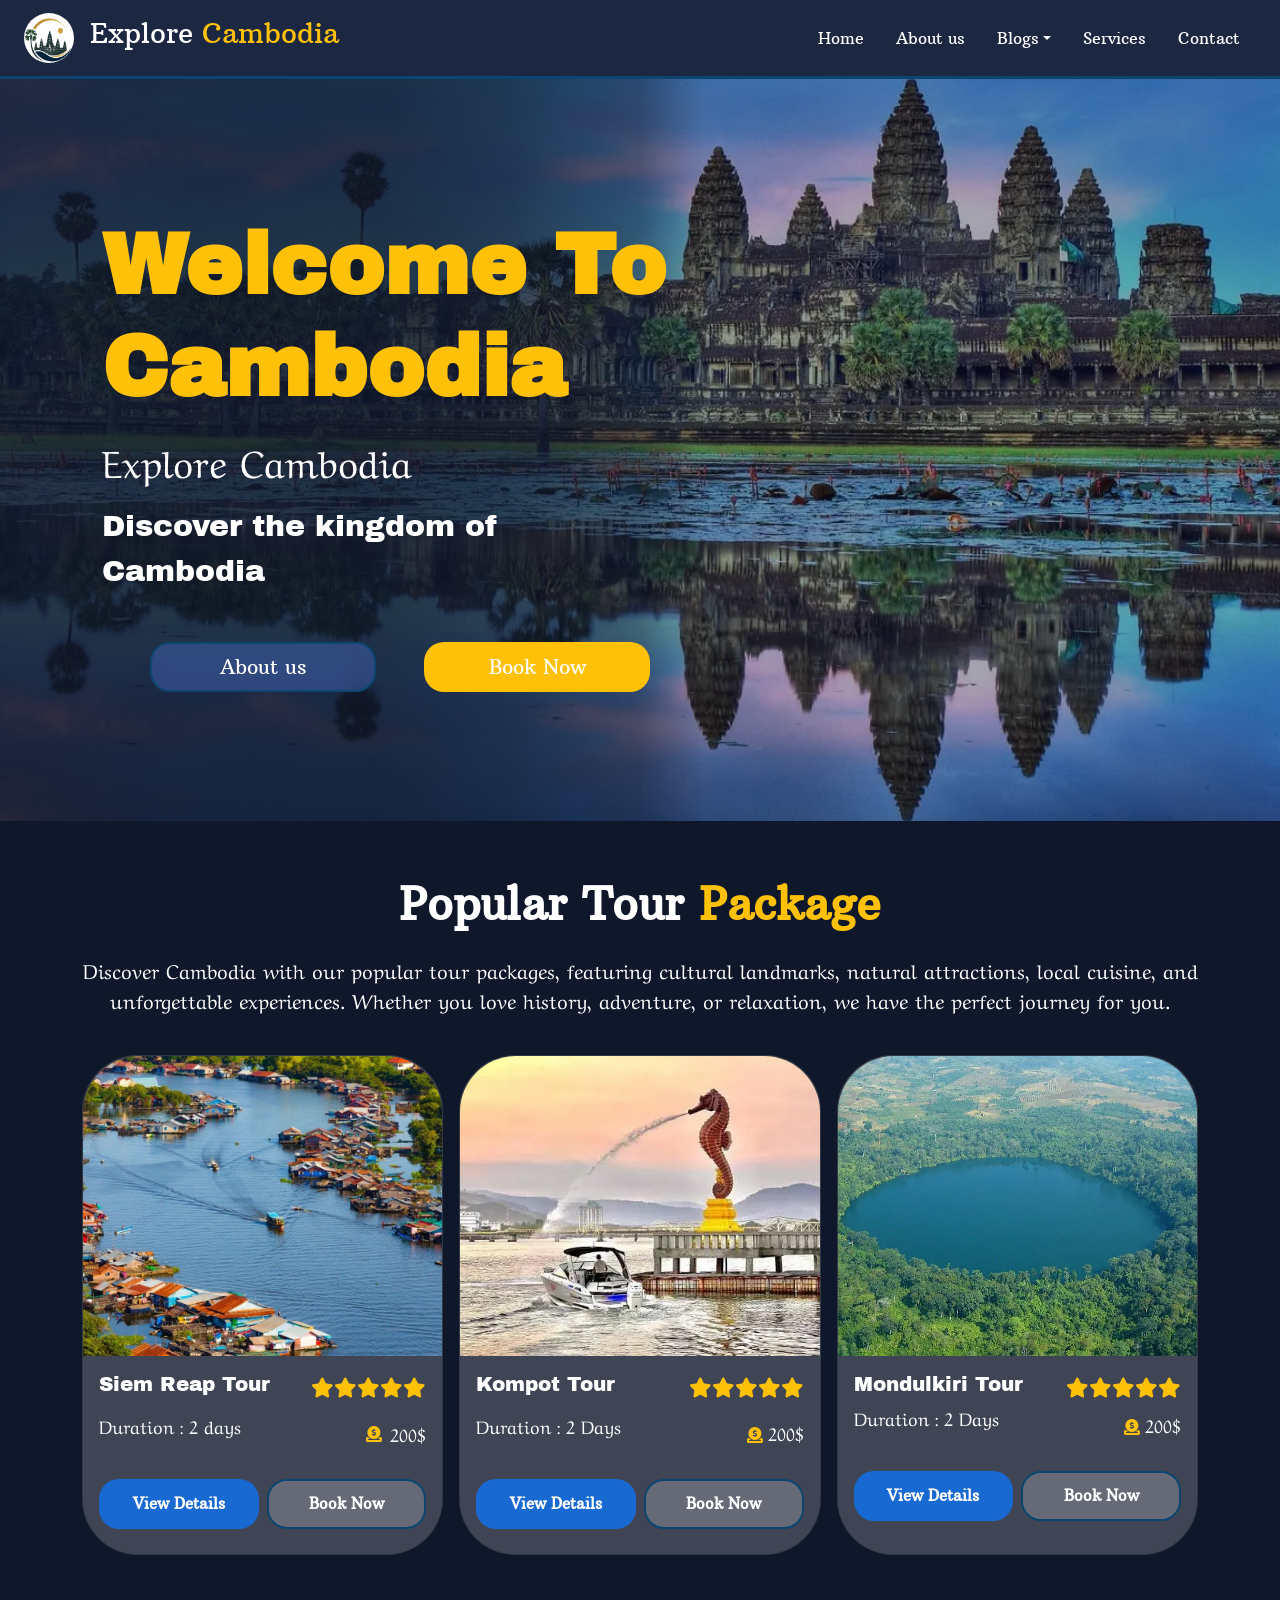
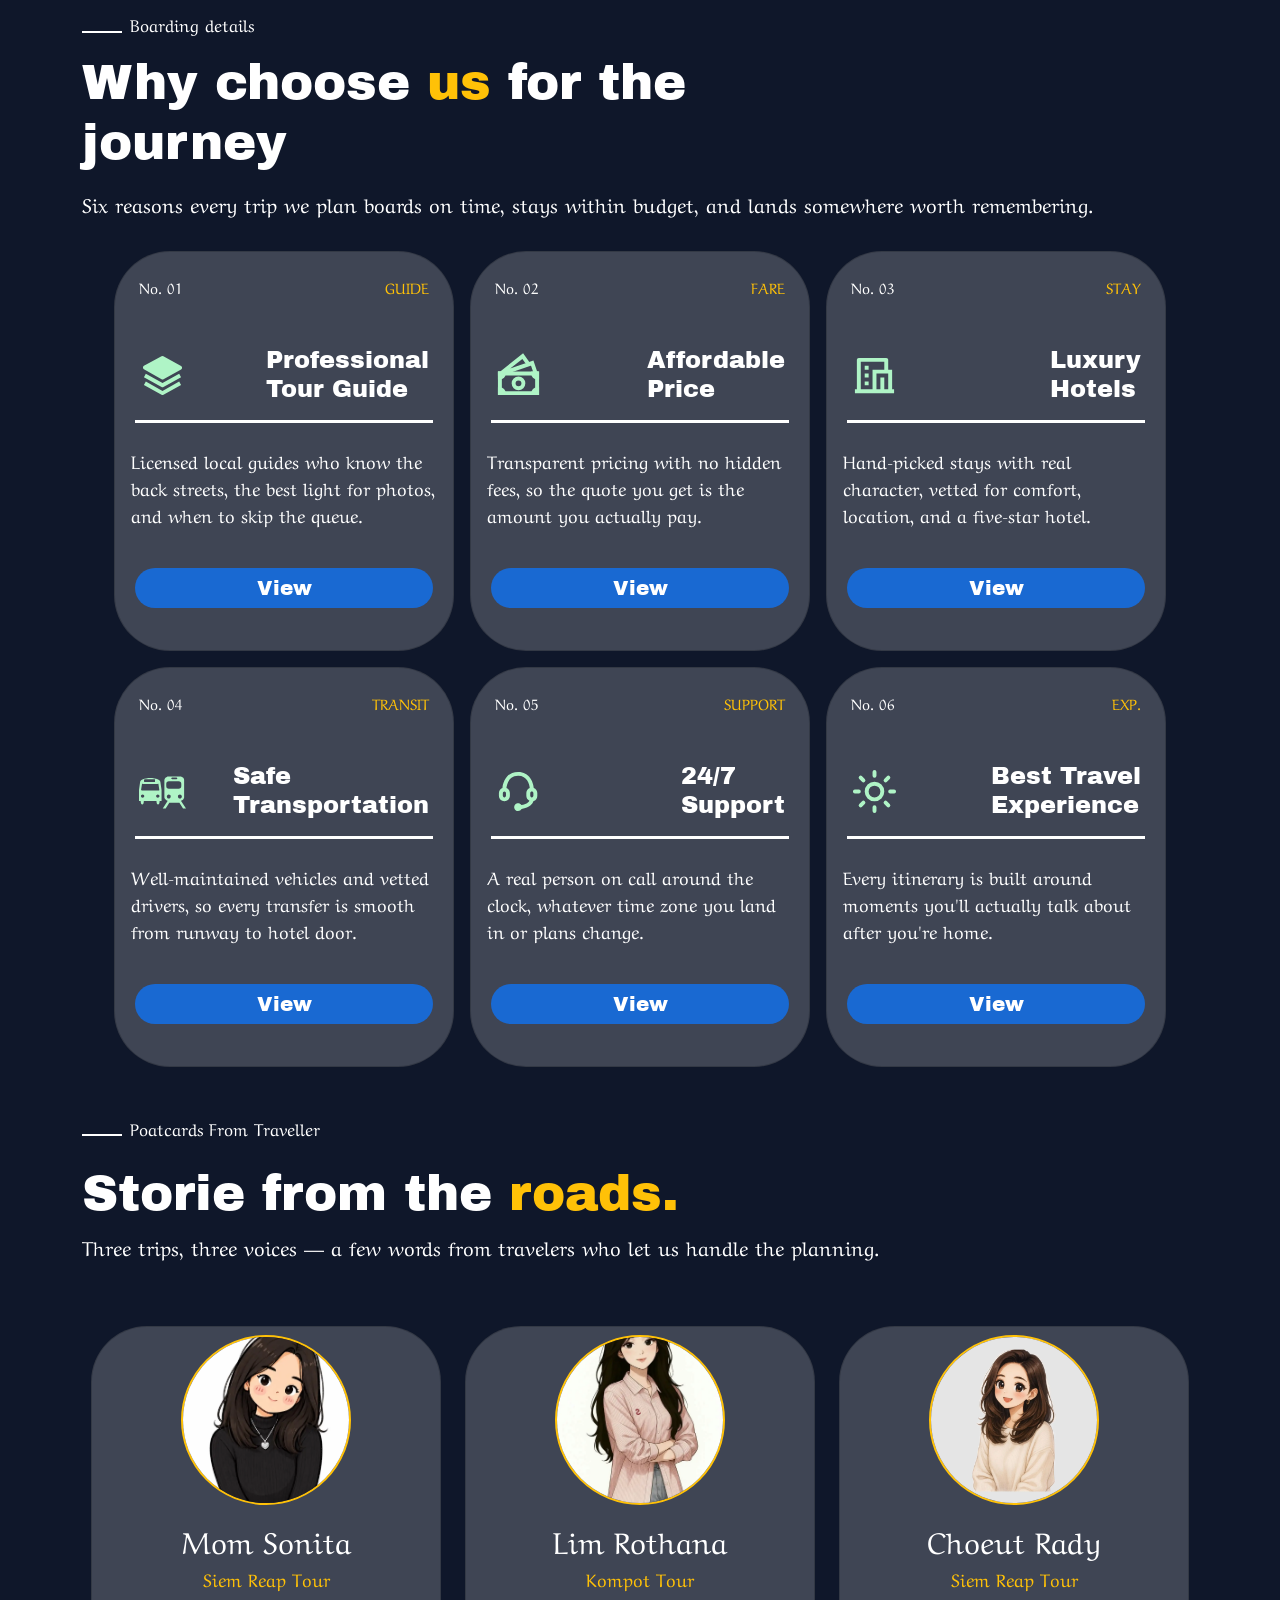
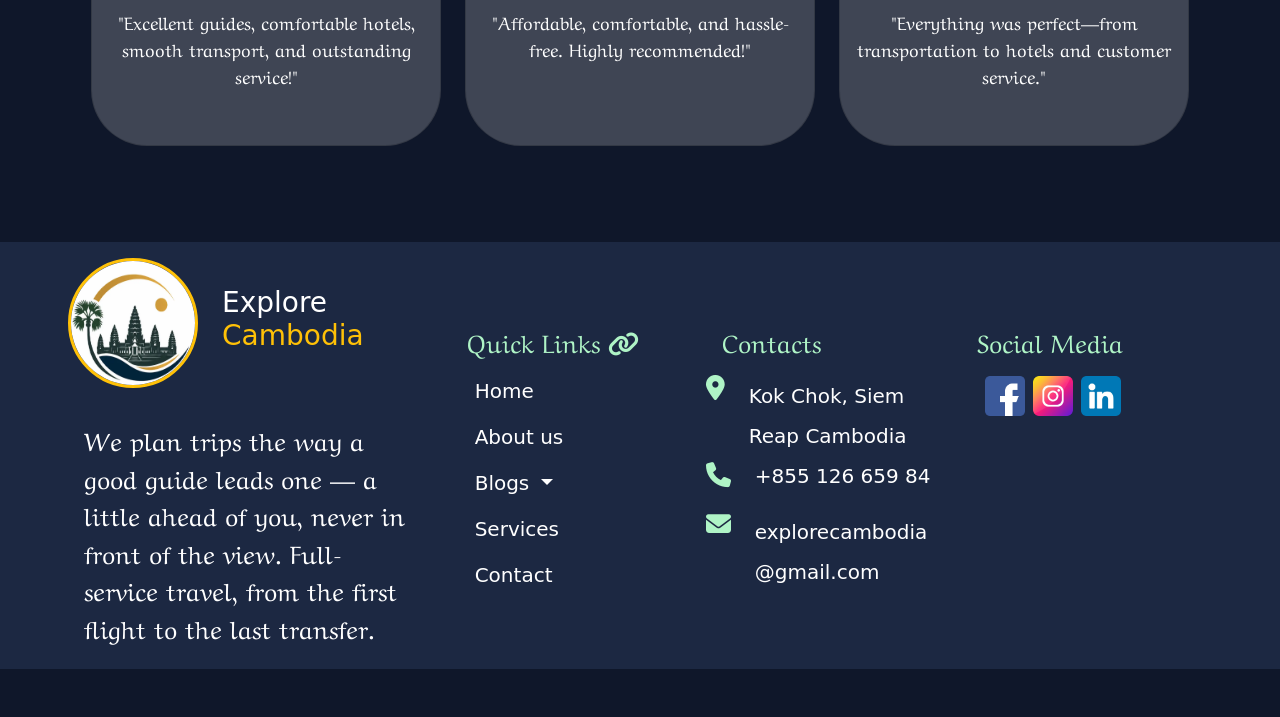
==== index.html @ d71e8b37 "Coding pushing" ====
<!doctype html>
<html lang="en">
  <head>
    <meta charset="UTF-8" />
    <meta name="viewport" content="width=device-width, initial-scale=1.0" />

    <link
      href="https://cdn.jsdelivr.net/npm/bootstrap@5.3.8/dist/css/bootstrap.min.css"
      rel="stylesheet"
    />
    <script src="https://cdn.jsdelivr.net/npm/bootstrap@5.3.3/dist/js/bootstrap.bundle.min.js"></script>
    <link rel="stylesheet" href="./css/style.css" />
    <link rel="preconnect" href="https://fonts.googleapis.com" />
    <link rel="preconnect" href="https://fonts.gstatic.com" crossorigin />
    <link
      href="https://fonts.googleapis.com/css2?family=Arbutus+Slab&family=Archivo+Black&family=Aref+Ruqaa:wght@400;700&family=Just+Another+Hand&display=swap"
      rel="stylesheet"
    />
    <link
      rel="stylesheet"
      href="https://cdnjs.cloudflare.com/ajax/libs/font-awesome/6.7.2/css/all.min.css"
    />
    <!-- <link rel="stylesheet" href="./css/variable.css" /> -->
    <title>Explore Cambodia Home page</title>
  </head>
  <body>
    <div id="navbar"></div>
    <!-- header -->
    <div class="hero-header">
      <div class="hero-image-container d-block">
        <img
          src="./asset/image/Home/agkor.webp"
          alt="Angkor Wat"
          class="home-image"
          draggable="false"
        />
      </div>
      <div class="container hero-text">
        <h1 class="head-text text-capitalize my-2" id="hero-title">
          Welcome to <br />
          cambodia
        </h1>
        <p class="text-capitalize text-white pt-1 sub-hero-text">
          Explore cambodia
        </p>
        <p class="text-white sub1-hero-text">
          Discover the kingdom of Cambodia
        </p>
        <div
          class="d-flex justify-content-between gap-5 m-5 align-items-center hero-buttons"
        >
          <a href="./Pages/about-me.html" class="btn-about">About us</a>
          <a href="./Pages/contact.html" class="btn-book text-capitalize"
            >Book now</a
          >
        </div>
      </div>
    </div>
    <!-- tour-section -->
    <div class="container-fluid my-5 position-relative">
      <div class="container d-block justify-content-center align-items-center">
        <div class="d-block justify-content-center align-items-center py-2">
          <h2 class="my-tour text-white text-capitalize text-center">
            Popular tour <span class="text-warning gap-2">package</span>
          </h2>
          <p
            class="sub-tour-text text-white justify-content-center d-flex py-3 text-center"
          >
            Discover Cambodia with our popular tour packages, featuring cultural
            landmarks, natural attractions, local cuisine, and unforgettable
            experiences. Whether you love history, adventure, or relaxation, we
            have the perfect journey for you.
          </p>
        </div>
        <div
          class="d-flex justify-content-center align-items-center gap-3 tour-card"
        >
          <div class="card tour-card-items">
            <a href="./Pages/siemreap.html" class="tour-image">
              <img
                src="./asset/image/Home/Kompongplok.webp"
                alt="Siem Reap Tour"
                class="card-img-top tour-image"
              />

              <i class="fa-solid fa-arrow-up-right-from-square arrow-icon"></i>
            </a>
            <div class="card-body">
              <div class="d-flex justify-content-between align-items-center">
                <h3 class="card-title text-white">Siem Reap Tour</h3>
                <div class="d-flex tour-rating-stars text-warning">
                  <i class="fa-solid fa-star"></i>
                  <i class="fa-solid fa-star"></i>
                  <i class="fa-solid fa-star"></i>
                  <i class="fa-solid fa-star"></i>
                  <i class="fa-solid fa-star"></i>
                </div>
              </div>
              <div
                class="d-flex justify-content-between align-items-center mt-2"
              >
                <p class="card-text text-white">Duration : 2 days</p>
                <div
                  class="d-flex currency-icon align-items-center justify-content-between gap-2"
                >
                  <i
                    class="fa-solid fa-circle-dollar-to-slot text-warning w-10 h-10"
                  >
                  </i>
                  <span class="card-text text-white">200$</span>
                </div>
              </div>

              <div
                class="tour-card-btns d-flex justify-content-center align-items-center gap-2 mt-4"
              >
                <a href="./Pages/siemreap.html" class="tour-view-btn"
                  >View Details</a
                >
                <a href="./Pages/contact.html" class="tour-book-btn"
                  >Book Now</a
                >
              </div>
            </div>
          </div>
          <div class="card tour-card-items">
            <a href="./Pages/kompot.html" class="tour-image">
              <img
                src="./asset/image/Home/kompot.webp"
                alt="Kompot Tour"
                class="card-img-top"
              />
              <i class="fa-solid fa-arrow-up-right-from-square arrow-icon"></i>
            </a>

            <div class="card-body">
              <div class="d-flex justify-content-between align-items-center">
                <h3 class="card-title text-white">Kompot Tour</h3>
                <div class="d-flex tour-rating-stars text-warning">
                  <i class="fa-solid fa-star"></i>
                  <i class="fa-solid fa-star"></i>
                  <i class="fa-solid fa-star"></i>
                  <i class="fa-solid fa-star"></i>
                  <i class="fa-solid fa-star"></i>
                </div>
              </div>
              <div
                class="d-flex justify-content-between align-items-center mt-2"
              >
                <p class="card-text text-white">Duration : 2 Days</p>
                <div class="flex">
                  <i class="fa-solid fa-circle-dollar-to-slot text-warning">
                  </i>
                  <span class="card-text text-white">200$</span>
                </div>
              </div>
              <div
                class="tour-card-btns d-flex justify-content-center align-items-center gap-2 mt-4"
              >
                <a href="./Pages/siemreap.html" class="tour-view-btn"
                  >View Details</a
                >
                <a href="./Pages/contact.html" class="tour-book-btn"
                  >Book Now</a
                >
              </div>
            </div>
          </div>
          <div class="card tour-card-items">
            <a href="./Pages/mondulkiri.html" class="tour-image">
              <img
                src="./asset/image/Home/Mondulkiri.webp"
                alt="Mondulkiri Tour"
                class="card-img-top"
              />
              <i class="fa-solid fa-arrow-up-right-from-square arrow-icon"></i>
            </a>

            <div class="card-body">
              <div class="d-flex justify-content-between align-items-center">
                <h3 class="card-title text-white">Mondulkiri Tour</h3>
                <div class="d-flex tour-rating-stars text-warning">
                  <i class="fa-solid fa-star"></i>
                  <i class="fa-solid fa-star"></i>
                  <i class="fa-solid fa-star"></i>
                  <i class="fa-solid fa-star"></i>
                  <i class="fa-solid fa-star"></i>
                </div>
              </div>
              <div class="d-flex justify-content-between align-items-center">
                <p class="card-text text-white">Duration : 2 Days</p>
                <div class="flex">
                  <i class="fa-solid fa-circle-dollar-to-slot text-warning">
                  </i>
                  <span class="card-text text-white">200$</span>
                </div>
              </div>
              <div
                class="tour-card-btns d-flex justify-content-center align-items-center gap-2 mt-4"
              >
                <a href="./Pages/siemreap.html" class="tour-view-btn"
                  >View Details</a
                >
                <a href="./Pages/contact.html" class="tour-book-btn"
                  >Book Now</a
                >
              </div>
            </div>
          </div>
        </div>
      </div>
    </div>
    <div class="container-fluid ny-5 position-relative">
      <div class="container d-block justify-content-center align-items-center">
        <div
          class="d-block jusitfy-content-start align-items-center text-white py-2"
        >
          <div class="d-flex justify-content-start align-items-center gap-2">
            <span class="line"></span>
            <p class="choose-us-header">Boarding details</p>
          </div>
          <h3 class="choose-us-title text-white">
            Why choose <span class="text-warning">us</span> for the <br />
            journey
          </h3>
          <p class="choose-us-text text-white py-2">
            Six reasons every trip we plan boards on time, stays within budget,
            and lands somewhere worth remembering.
          </p>
        </div>
        <div class="d-block justify-content-center align-items-center">
          <div class="d-flex justify-content-center align-items center gap-3">
            <div class="card choose-us-cards">
              <div
                class="d-flex justify-content-between align-items-center choose-us-hero-cards p-4"
              >
                <p class="text-white">No. 01</p>
                <p class="text-warning text-uppercase">Guide</p>
              </div>
              <div
                class="d-flex justify-content-between align-items-center card-title px-4 py-2 choose-us-heading-cards"
              >
                <!-- <i class="fa-solid fa-layer-group choose-us-icons"></i> -->
                <svg
                  xmlns="http://www.w3.org/2000/svg"
                  width="1em"
                  height="1em"
                  viewBox="0 0 24 24"
                  class="choose-us-icons"
                >
                  <path d="M0 0h24v24H0z" fill="none" />
                  <path
                    fill="currentColor"
                    d="m21.484 7.125l-9.022-5a1 1 0 0 0-.968 0l-8.978 4.96a1 1 0 0 0-.003 1.748l9.022 5.04a1 1 0 0 0 .973.001l8.978-5a1 1 0 0 0-.002-1.749"
                  />
                  <path
                    fill="currentColor"
                    d="m12 15.856l-8.515-4.73l-.971 1.748l9 5a1 1 0 0 0 .971 0l9-5l-.971-1.748z"
                  />
                  <path
                    fill="currentColor"
                    d="m12 19.856l-8.515-4.73l-.971 1.748l9 5a1 1 0 0 0 .971 0l9-5l-.971-1.748z"
                  />
                </svg>

                <h4
                  class="text-white text-capitalize card-text choose-us-text-cards"
                >
                  professional <br />
                  tour guide
                </h4>
              </div>
              <div class="underline"></div>
              <p class="card-text text-white px-3 py-4">
                Licensed local guides who know the back streets, the best light
                for photos, and when to skip the queue.
              </p>
              <a
                href="./Pages/service.html#tour-guide-info"
                class="service-view-btn text-center text-white"
                >View</a
              >
            </div>
            <div class="card choose-us-cards">
              <div
                class="d-flex justify-content-between align-items-center choose-us-hero-cards p-4"
              >
                <p class="text-white">No. 02</p>
                <p class="text-warning text-uppercase">fare</p>
              </div>
              <div
                class="card-title d-flex justify-content-between align-items-center px-4 py-2 choose-us-heading-cards"
              >
                <!-- <i class="fa-solid fa-money-check-dollar choose-us-icons"></i> -->
                <svg
                  xmlns="http://www.w3.org/2000/svg"
                  width="1em"
                  height="1em"
                  viewBox="0 0 24 24"
                  class="choose-us-icons"
                >
                  <path d="M0 0h24v24H0z" fill="none" />
                  <defs>
                    <path id="SVGS9q3IkIf" d="M21.5 11v10h-19V11z" />
                  </defs>
                  <g fill="none">
                    <use href="#SVGS9q3IkIf" />
                    <path
                      d="M12 13.5a2.5 2.5 0 1 1 0 5a2.5 2.5 0 0 1 0-5m5.136-7.209L19 5.67l1.824 5.333H3.002L3 11.004L14.146 2.1z"
                    />
                    <path
                      stroke="currentColor"
                      stroke-linecap="square"
                      stroke-width="2"
                      d="M21 11.003h-.176L19.001 5.67L3.354 11.003L3 11m-.5.004H3L14.146 2.1l2.817 3.95"
                    />
                    <g
                      stroke="currentColor"
                      stroke-linecap="square"
                      stroke-width="2"
                    >
                      <path d="M14.5 16a2.5 2.5 0 1 1-5 0a2.5 2.5 0 0 1 5 0Z" />
                      <use href="#SVGS9q3IkIf" />
                      <path
                        d="M2.5 11h2a2 2 0 0 1-2 2zm19 0h-2a2 2 0 0 0 2 2zm-19 10h2.002A2 2 0 0 0 2.5 18.998zm19 0h-2a2 2 0 0 1 2-2z"
                      />
                    </g>
                  </g>
                </svg>

                <h4
                  class="text-white text-capitalize card-text choose-us-text-cards"
                >
                  Affordable <br />
                  Price
                </h4>
              </div>
              <div class="underline"></div>
              <p class="card-text text-white px-3 py-4">
                Transparent pricing with no hidden fees, so the quote you get is
                the amount you actually pay.
              </p>
              <a
                href="./Pages/service.html#affordable-price"
                class="service-view-btn text-center text-white"
                >View</a
              >
            </div>
            <div class="card choose-us-cards">
              <div
                class="d-flex justify-content-between align-items-center choose-us-hero-cards p-4"
              >
                <p class="text-white">No. 03</p>
                <p class="text-warning text-uppercase">stay</p>
              </div>
              <div
                class="card-title d-flex justify-content-between align-items-center px-4 py-2 choose-us-heading-cards"
              >
                <!-- <i class="fa-solid fa-hotel choose-us-icons"></i> -->
                <svg
                  xmlns="http://www.w3.org/2000/svg"
                  width="1em"
                  height="1em"
                  viewBox="0 0 24 24"
                  class="choose-us-icons"
                >
                  <path d="M0 0h24v24H0z" fill="none" />
                  <path
                    fill="currentColor"
                    d="M22 21H2v-2h1V4a1 1 0 0 1 1-1h14a1 1 0 0 1 1 1v5h2v10h1zm-5-2h2v-8h-6v8h2v-6h2zm0-10V5H5v14h6V9zM7 11h2v2H7zm0 4h2v2H7zm0-8h2v2H7z"
                  />
                </svg>

                <h4
                  class="text-white text-capitalize card-text choose-us-text-cards"
                >
                  Luxury <br />
                  Hotels
                </h4>
              </div>
              <div class="underline"></div>
              <p class="card-text text-white px-3 py-4">
                Hand-picked stays with real character, vetted for comfort,
                location, and a five-star hotel.
              </p>
              <a
                href="./Pages/service.html#hotel-partner"
                class="service-view-btn text-center text-white"
                >View</a
              >
            </div>
          </div>
          <div
            class="d-flex justify-content-center align-items center gap-3 mt-3"
          >
            <div class="card choose-us-cards">
              <div
                class="d-flex justify-content-between align-items-center choose-us-hero-cards p-4"
              >
                <p class="text-white">No. 04</p>
                <p class="text-warning text-uppercase">transit</p>
              </div>
              <div
                class="card-title d-flex justify-content-between align-items-center px-4 py-2 choose-us-heading-cards"
              >
                <!-- <i class="fa-solid fa-car-on choose-us-icons"></i> -->
                <svg
                  xmlns="http://www.w3.org/2000/svg"
                  width="1em"
                  height="1em"
                  viewBox="0 0 50 50"
                  class="choose-us-icons"
                >
                  <path d="M0 0h50v50H0z" fill="none" />
                  <path
                    fill="currentColor"
                    d="M20.716 24H3.159c-.512 0-.933-.314-.933-.815l.032-.19l.935-6.006c.078-.424.459.011.917.011h15.657c.454 0 .838-.412.915.012l.936 6.399l.033-.038c0 .497-.424.627-.935.627m-.703 7.569c-.987 0-1.791-.781-1.791-1.75c0-.964.803-1.74 1.791-1.74c.982 0 1.785.776 1.785 1.74c0 .969-.802 1.75-1.785 1.75m-16.177 0c-.979 0-1.782-.781-1.782-1.75c0-.964.802-1.74 1.782-1.74c.993 0 1.794.776 1.794 1.74c0 .969-.801 1.75-1.794 1.75M6 12h11v3H6c-1 0-1-3 0-3m16.698 2.703c-.319-1.542-1.412-2.162-2.939-2.783c-1.524-.619-5.133-1.36-7.788-1.36c-2.666 0-6.255.742-7.779 1.36c-1.525.621-2.635 1.241-2.954 2.783L0 23.289V35h1.785c0 5 3.361 5 3.361 0h13.441c0 5 3.36 5 3.36 0H24V23.289zm22.061 20.391l-.08-.145l.04-.055l.04-.055a9.5 9.5 0 0 0 2.038-1.141c.607-.456.928-1.12 1.139-1.999c.021-.102.064-.34.064-.703V12.821c0-.439-.043-.894-.301-1.356c-.26-.471-.539-.892-.93-1.266c-.387-.37-.947-.685-1.429-.933c-.417-.214-1.34-.328-1.34-.355V9h.135H31v-.072c-1 .046-.756.15-1.102.318c-.48.234-.979.532-1.379.895c-.4.36-.801.769-1.06 1.22c-.259.459-.459.902-.459 1.346v18.446c0 .31.123.634.273.971c.158.337.372.652.604.947c.232.304.498.575.771.819c.271.245.542.447.802.602c.125.053.357.133.684.236c.318.103.47.16.446.211L25.258 43h3.106l3.886-6h10.722l3.882 6H50zM35.757 10h3.561c.783 0 1.425.216 1.425 1c0 .783-.642 1-1.425 1h-3.561c-.784 0-1.425-.217-1.425-1c0-.784.641-1 1.425-1M45 19.151A2.85 2.85 0 0 1 42.151 22H31.849A2.85 2.85 0 0 1 29 19.151v-2.303A2.85 2.85 0 0 1 31.849 14h10.303A2.85 2.85 0 0 1 45 16.849zM33.126 31.814c-.401.414-.903.62-1.495.62q-.895 0-1.461-.62c-.374-.413-.562-.922-.562-1.518q0-.815.585-1.415a1.92 1.92 0 0 1 1.438-.605c.592 0 1.094.192 1.495.562c.401.38.602.873.602 1.5q0 .856-.602 1.476m8.895 0a2.1 2.1 0 0 1-.604-1.518c0-.597.213-1.079.642-1.459a2.23 2.23 0 0 1 1.498-.562c.591 0 1.079.203 1.455.605q.563.6.564 1.415q-.001.895-.584 1.518c-.391.414-.881.62-1.479.62q-.892.003-1.492-.619"
                  />
                </svg>

                <h4
                  class="text-white text-capitalize card-text choose-us-text-cards"
                >
                  Safe <br />
                  Transportation
                </h4>
              </div>
              <div class="underline"></div>
              <p class="card-text text-white px-3 py-4">
                Well-maintained vehicles and vetted drivers, so every transfer
                is smooth from runway to hotel door.
              </p>
              <a
                href="./Pages/service.html#transportation"
                class="service-view-btn text-center text-white"
                >View</a
              >
            </div>
            <div class="card choose-us-cards">
              <div
                class="d-flex justify-content-between align-items-center choose-us-hero-cards p-4"
              >
                <p class="text-white">No. 05</p>
                <p class="text-warning text-uppercase">support</p>
              </div>
              <div
                class="card-title d-flex justify-content-between align-items-center px-4 py-2 choose-us-heading-cards"
              >
                <!-- <i class="fa-solid fa-phone-volume choose-us-icons"></i> -->
                <svg
                  xmlns="http://www.w3.org/2000/svg"
                  width="1em"
                  height="1em"
                  viewBox="0 0 512 512"
                  class="choose-us-icons"
                >
                  <path d="M0 0h512v512H0z" fill="none" />
                  <path
                    fill="currentColor"
                    fill-rule="evenodd"
                    d="M422.401 217.174c-6.613-67.84-46.72-174.507-170.666-174.507c-123.947 0-164.054 106.667-170.667 174.507c-23.2 8.805-38.503 31.079-38.4 55.893v29.867c0 32.99 26.744 59.733 59.733 59.733c32.99 0 59.734-26.744 59.734-59.733v-29.867c-.108-24.279-14.848-46.095-37.334-55.253c4.267-39.254 25.174-132.48 126.934-132.48s122.453 93.226 126.72 132.48c-22.44 9.178-37.106 31.009-37.12 55.253v29.867a59.95 59.95 0 0 0 33.92 53.76c-8.96 16.853-31.787 39.68-87.894 46.506c-11.215-17.03-32.914-23.744-51.788-16.023c-18.873 7.72-29.646 27.717-25.71 47.725s21.48 34.432 41.872 34.432a42.67 42.67 0 0 0 37.973-23.68c91.52-10.454 120.747-57.6 129.92-85.334c24.817-8.039 41.508-31.301 41.173-57.386v-29.867c.103-24.814-15.2-47.088-38.4-55.893m-302.933 85.76c0 9.425-7.641 17.066-17.067 17.066s-17.066-7.64-17.066-17.066v-29.867a17.067 17.067 0 1 1 34.133 0zm264.533-29.867c0-9.426 7.641-17.067 17.067-17.067s17.067 7.641 17.067 17.067v29.867c0 9.425-7.641 17.066-17.067 17.066s-17.067-7.64-17.067-17.066z"
                  />
                </svg>
                <h4
                  class="text-white text-capitalize card-text choose-us-text-cards"
                >
                  24/7 <br />
                  Support
                </h4>
              </div>
              <div class="underline"></div>
              <p class="card-text text-white px-3 py-4">
                A real person on call around the clock, whatever time zone you
                land in or plans change.
              </p>
              <a
                href="./Pages/service.html#support"
                class="service-view-btn text-center text-white"
                >View</a
              >
            </div>
            <div class="card choose-us-cards">
              <div
                class="d-flex justify-content-between align-items-center choose-us-hero-cards p-4"
              >
                <p class="text-white">No. 06</p>
                <p class="text-warning text-uppercase">exp.</p>
              </div>
              <div
                class="card-title d-flex justify-content-between align-items-center px-4 py-2 choose-us-heading-cards"
              >
                <!-- <i class="fa-regular fa-sun choose-us-icons"></i> -->
                <svg
                  xmlns="http://www.w3.org/2000/svg"
                  width="1em"
                  height="1em"
                  viewBox="0 0 24 24"
                  class="choose-us-icons"
                >
                  <path d="M0 0h24v24H0z" fill="none" />
                  <g
                    fill="none"
                    stroke="currentColor"
                    stroke-linecap="round"
                    stroke-linejoin="round"
                    stroke-width="2"
                  >
                    <circle cx="12" cy="12" r="4" />
                    <path
                      d="M12 2v2m0 16v2M4.93 4.93l1.41 1.41m11.32 11.32l1.41 1.41M2 12h2m16 0h2M6.34 17.66l-1.41 1.41M19.07 4.93l-1.41 1.41"
                    />
                  </g>
                </svg>

                <h4
                  class="text-white text-capitalize card-text choose-us-text-cards"
                >
                  Best Travel <br />
                  Experience
                </h4>
              </div>
              <div class="underline"></div>
              <p class="card-text text-white px-3 py-4">
                Every itinerary is built around moments you'll actually talk
                about after you're home.
              </p>
              <a
                href="./Pages/service.html#why-w-us"
                class="service-view-btn text-center text-white"
                >View</a
              >
            </div>
          </div>
        </div>
      </div>
    </div>
    <div id="review"></div>
    <!-- footer -->
    <footer id="footer" class=""></footer>
  </body>
  <script src="./js/include.js"></script>
  <!-- <script src="./js/main.js"></script> -->
</html>
---- css/style.css ----
@import url("variables.css");
@import url("footer.css");
@import url("./review.css");
@import url("../css/responsive.css");

* {
  box-sizing: border-box;
}
html,
body {
  margin: 0;
  padding: 0;
  background-color: var(--bg-color);
}

.my-nav {
  border-bottom: 3px solid var(--line-color);
}
.nav-image {
  width: 50px;
  height: 50px;
}
.com-name {
  font-family: var(--font-arbutus);
}
.cambodia {
  color: var(--text-primary);
}
.pg-link {
  color: var(text-white) IMP !important;
  font-family: var(--font-arbutus);
  color: var(--text-white);
}
.pg-link:hover {
  color: var(--text-primary);
  border-bottom: 1px solid var(--text-primary);
}

.hero-header {
  display: block;
  padding-top: 7.3vh;
  /* height: 800px; */
}
.hero-image-container {
  height: 100%;
  width: 100%;
  overflow: hidden;
  position: relative;
}

.hero-image-container::after {
  content: "";
  position: absolute;
  top: 0;
  left: 0;
  right: 0;
  bottom: 0;
  background: linear-gradient(
    to right,
    rgba(15, 23, 42, 0.8) 0%,
    rgba(15, 23, 42, 0.8) 30%,
    rgba(15, 23, 42, 0.7) 40%,
    rgba(15, 23, 42, 0.49) 50%,
    /* rgba(15, 23, 42, 0.5) 60%, */ rgba(15, 23, 42, 0.1) 55%
  );
  pointer-events: none;
  z-index: 1;
}
.home-image {
  width: 100%;
  height: 100%;
  object-fit: cover;
  display: block;
  object-position: center;
  transform: scaleX(-1);
  position: relative;
  user-select: none;
  opacity: 70%;
  /* object-position: top center; */
}

.hero-text {
  position: absolute;
  z-index: 2;
  top: 23%;
  left: 7%;
}

.head-text {
  color: var(--text-primary);
  font-family: var(--font-heading);
  font-size: 85px;
  font-weight: bold;
}

.sub-hero-text {
  font-family: var(--font-primary);
  font-size: 38px;
}
.sub1-hero-text {
  font-family: var(--font-heading);
  font-size: 30px;
  padding-right: 60%;
}

.hero-buttons {
  width: 500px;
}
.btn-about,
.btn-book {
  font-family: var(--font-arbutus);
  font-size: 20px;
  text-decoration: none;
  color: var(--text-white);
  width: 250px;
  height: 50px;
  display: flex;
  align-items: center;
  justify-content: center;
}

.btn-about {
  background-color: rgba(66, 100, 182, 0.5);
  backdrop-filter: blur(8px);
  -webkit-backdrop-filter: blur(8px);
  border-radius: var(--btn-radius);
  border: 2px solid var(--line-color);
}
.btn-book {
  background-color: var(--text-primary);
  border-radius: var(--btn-radius);
  backdrop-filter: blur(50px);
}

/* Tour section */
.my-tour {
  font-family: var(--font-arbutus);
  font-size: 45px;
  font-weight: bold;
}

.sub-tour-text {
  font-family: var(--font-primary);
  font-size: 20px;
  /* letter-spacing: 1px; */
}

.tour-card-items {
  height: 500px;
  width: 370px;
  background-color: rgba(var(--white), var(--cd-opacity));
  border-radius: var(--cd-radius);
}
.tour-image {
  border-radius: 56px 56px 0 0;
  height: 300px;
  position: relative;
  overflow: hidden;
}

.tour-image img {
  width: 100%;
  height: 100%;
  object-fit: cover;

  transition:
    transform 0.1s ease,
    filter 0.3s ease;
}
.tour-image:hover img {
  transform: scale(1.05);
  filter: brightness(0.6);
}

.arrow-icon {
  position: absolute;
  top: 50%;
  left: 50%;
  color: var(--text-white);
  display: flex;
  justify-content: center;
  align-items: center;
  font-size: 30px;
  opacity: 0;
  transition:
    opacity 0.3s ease,
    transform 0.3s ease,
    background-color 0.3s ease;
}

.tour-image:hover .arrow-icon {
  opacity: 1;
}

.card-title {
  font-family: var(--font-heading);
  font-size: 20px;
}
.tour-rating-stars {
  font-size: 20px;
}

.card-text {
  font-family: var(--font-primary);
  font-size: 18px;
}

.tour-card-btns a {
  font-family: var(--font-arbutus);
  font-size: 15px;
  color: var(--text-white);
  text-decoration: none;
  font-weight: bold;
  width: 170px;
  text-align: center;
  display: flex;
  align-items: center;
  justify-content: center;
  height: 50px;
  border-radius: var(--btn-radius);
}

.tour-view-btn {
  background-color: var(--btn-color);
}
.tour-book-btn {
  background-color: rgba(var(--white), var(--cd-opacity));
  border: 2px solid var(--line-color);
}

/* Why choose us */
.line {
  border: none;
  border-top: 2px solid #ffffff;
  width: 3%;
  padding: 0 20px;
}
.choose-us-header {
  font-family: var(--font-primary);
  font-size: 17px;
}
.choose-us-title {
  font-family: var(--font-heading);
  font-size: 50px;
}
.choose-us-text {
  font-family: var(--font-primary);
  font-size: var(--sub-heading);
}

.choose-us-cards {
  background-color: rgba(var(--white), var(--cd-opacity));
  width: 340px;
  height: 400px;
  border-radius: var(--cd-radius);
}

.choose-us-hero-cards {
  font-family: var(--font-primary);
  font-size: 15px;
}
.card-body {
  height: 20px;
}

.choose-us-icons {
  width: 47px;
  height: 47px;
  color: var(--text-success-bright);
}

.choose-us-text-cards {
  font-family: var(--font-heading);
  font-size: 24px;
}

.underline {
  border-bottom: 3px solid var(--text-white);
  display: flex;
  justify-content: center;
  align-items: center;
  margin: 0px 20px;
}

.service-view-btn {
  background-color: var(--btn-color);
  border-radius: var(--btn-radius);
  text-decoration: none;
  font-family: var(--font-heading);
  font-size: 20px;
  height: 40px;
  margin: 0 20px;
  display: flex;
  align-items: center;
  justify-content: center;
}

@media (max-width : 992px){

}
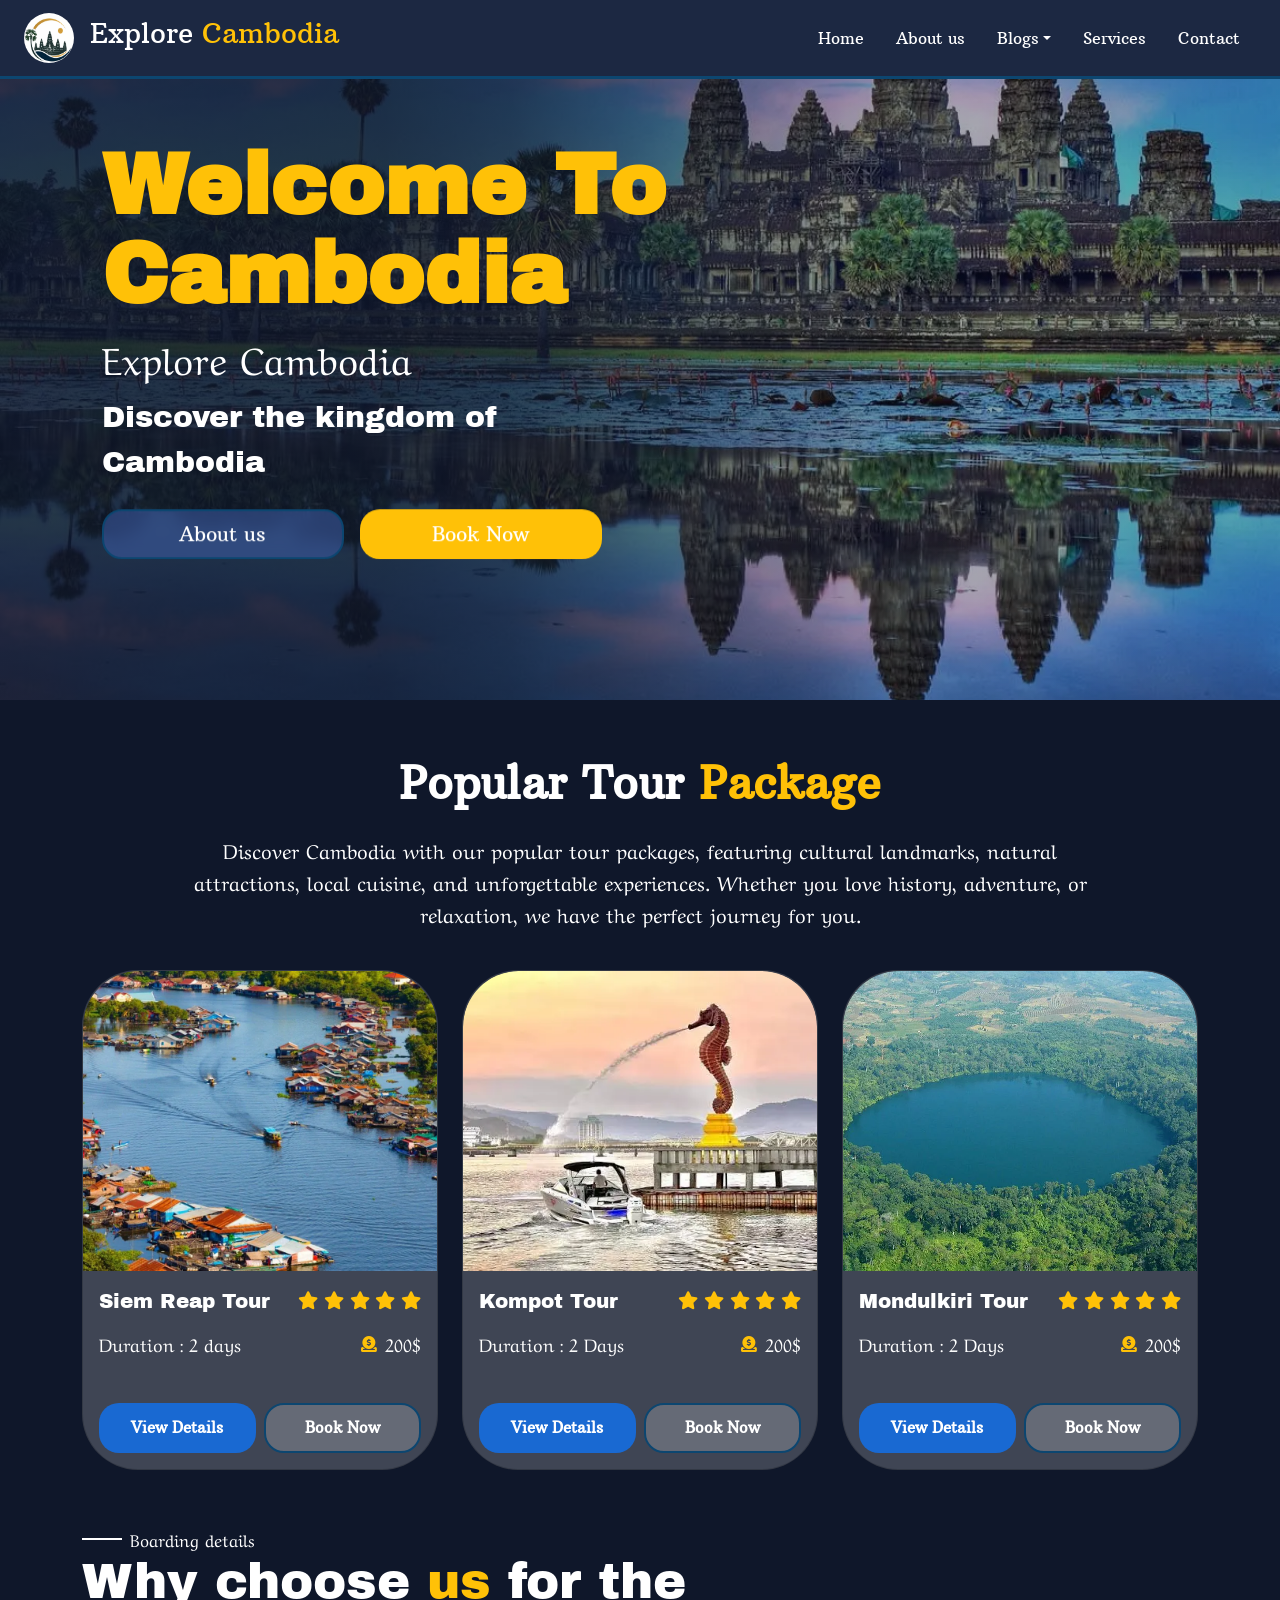
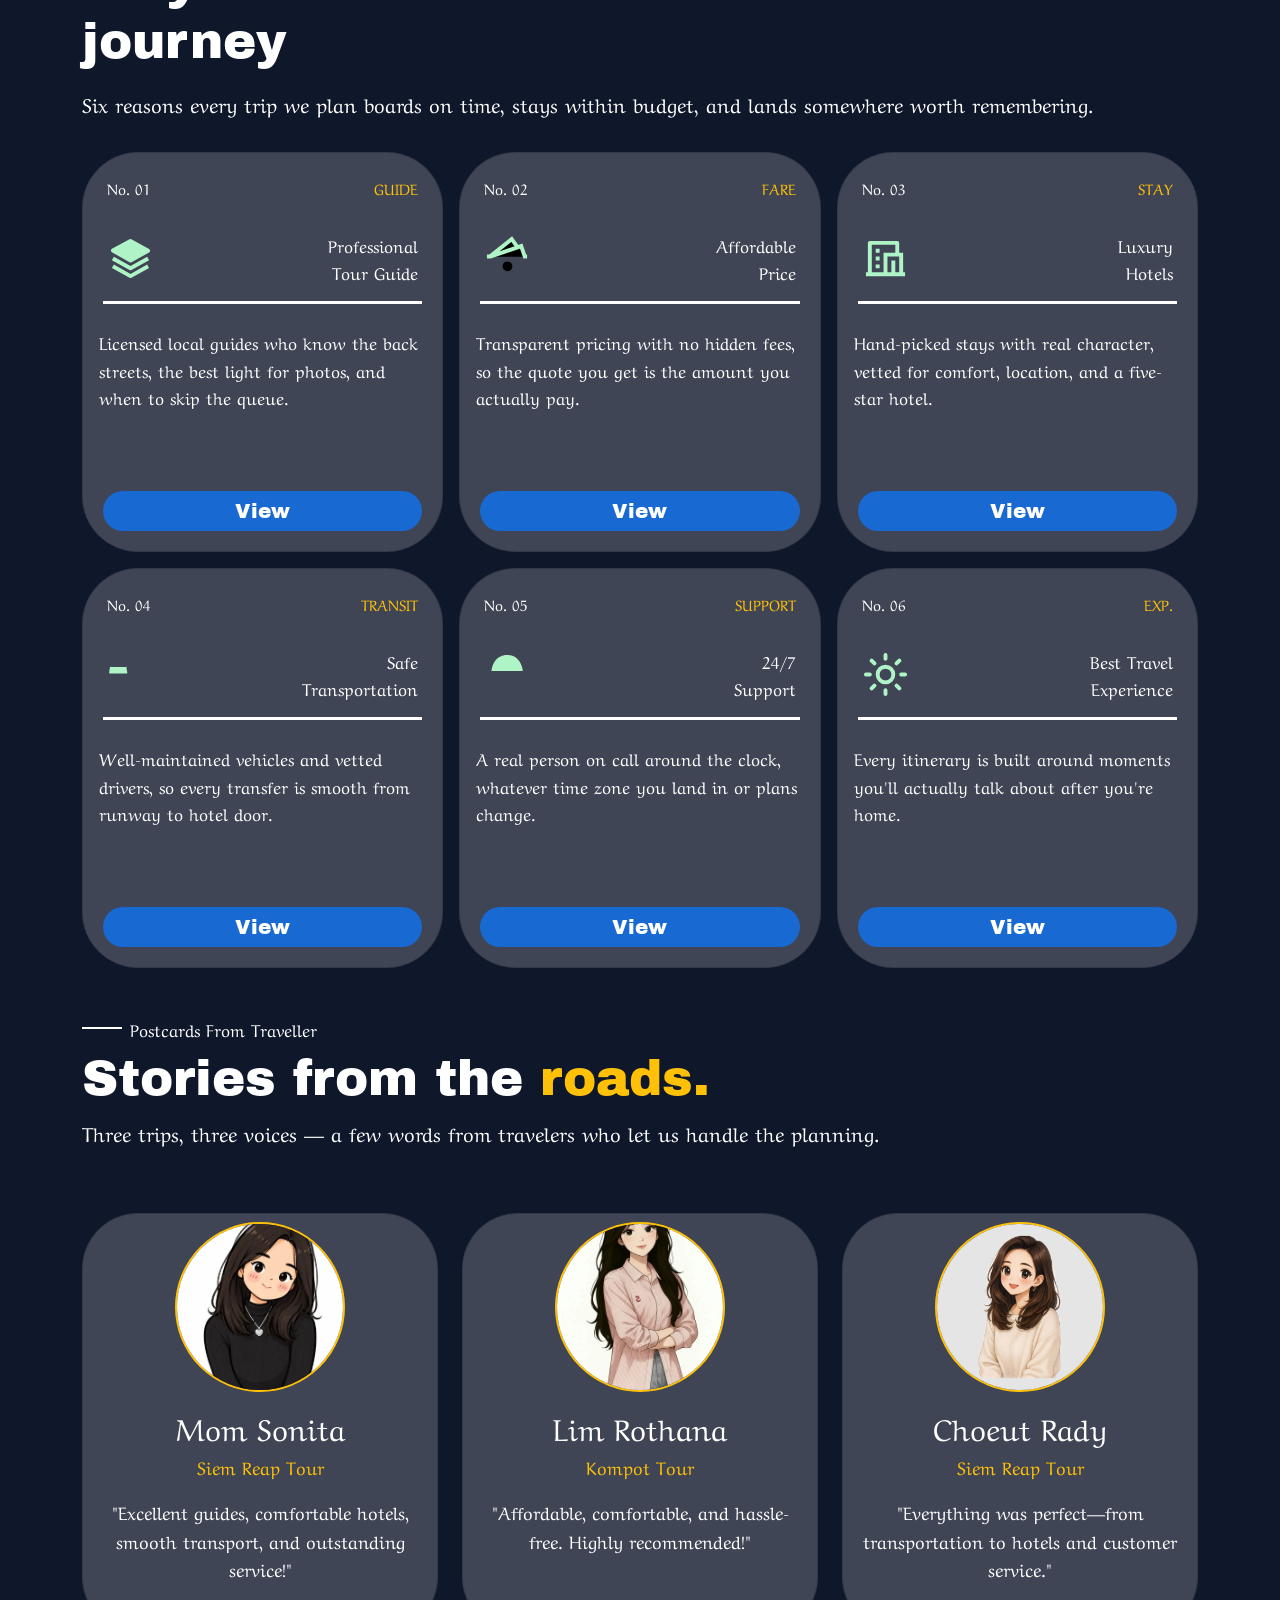
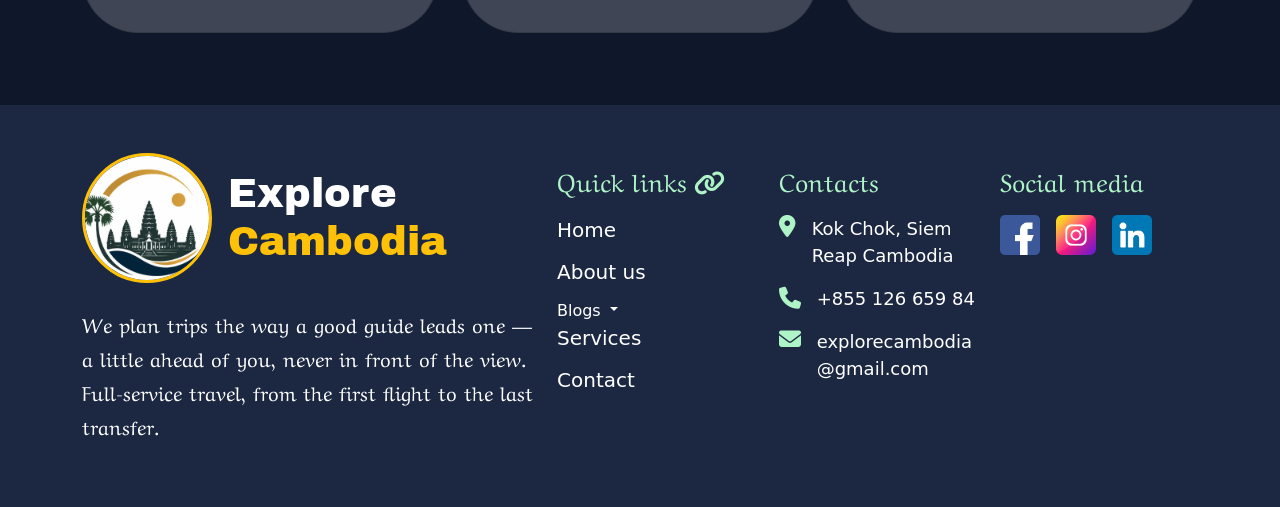
==== commit 6ea2b931: "This Reponsive page" ====
--- a/index.html
+++ b/index.html
@@ -1,543 +1,575 @@
 <!doctype html>
 <html lang="en">
-  <head>
-    <meta charset="UTF-8" />
-    <meta name="viewport" content="width=device-width, initial-scale=1.0" />
-
-    <link
-      href="https://cdn.jsdelivr.net/npm/bootstrap@5.3.8/dist/css/bootstrap.min.css"
-      rel="stylesheet"
-    />
-    <script src="https://cdn.jsdelivr.net/npm/bootstrap@5.3.3/dist/js/bootstrap.bundle.min.js"></script>
-    <link rel="stylesheet" href="./css/style.css" />
-    <link rel="preconnect" href="https://fonts.googleapis.com" />
-    <link rel="preconnect" href="https://fonts.gstatic.com" crossorigin />
-    <link
-      href="https://fonts.googleapis.com/css2?family=Arbutus+Slab&family=Archivo+Black&family=Aref+Ruqaa:wght@400;700&family=Just+Another+Hand&display=swap"
-      rel="stylesheet"
-    />
-    <link
-      rel="stylesheet"
-      href="https://cdnjs.cloudflare.com/ajax/libs/font-awesome/6.7.2/css/all.min.css"
-    />
-    <!-- <link rel="stylesheet" href="./css/variable.css" /> -->
-    <title>Explore Cambodia Home page</title>
-  </head>
-  <body>
-    <div id="navbar"></div>
-    <!-- header -->
-    <div class="hero-header">
-      <div class="hero-image-container d-block">
-        <img
-          src="./asset/image/Home/agkor.webp"
-          alt="Angkor Wat"
-          class="home-image"
-          draggable="false"
-        />
-      </div>
-      <div class="container hero-text">
-        <h1 class="head-text text-capitalize my-2" id="hero-title">
-          Welcome to <br />
-          cambodia
-        </h1>
-        <p class="text-capitalize text-white pt-1 sub-hero-text">
-          Explore cambodia
-        </p>
-        <p class="text-white sub1-hero-text">
-          Discover the kingdom of Cambodia
-        </p>
-        <div
-          class="d-flex justify-content-between gap-5 m-5 align-items-center hero-buttons"
-        >
-          <a href="./Pages/about-me.html" class="btn-about">About us</a>
-          <a href="./Pages/contact.html" class="btn-book text-capitalize"
-            >Book now</a
-          >
-        </div>
-      </div>
+
+<head>
+  <meta charset="UTF-8" />
+  <meta name="viewport" content="width=device-width, initial-scale=1.0" />
+
+  <link href="https://cdn.jsdelivr.net/npm/bootstrap@5.3.8/dist/css/bootstrap.min.css" rel="stylesheet" />
+  <script src="https://cdn.jsdelivr.net/npm/bootstrap@5.3.3/dist/js/bootstrap.bundle.min.js"></script>
+  <link rel="stylesheet" href="./css/style.css" />
+  <link rel="preconnect" href="https://fonts.googleapis.com" />
+  <link rel="preconnect" href="https://fonts.gstatic.com" crossorigin />
+  <link
+    href="https://fonts.googleapis.com/css2?family=Arbutus+Slab&family=Archivo+Black&family=Aref+Ruqaa:wght@400;700&family=Just+Another+Hand&display=swap"
+    rel="stylesheet" />
+  <link rel="stylesheet" href="https://cdnjs.cloudflare.com/ajax/libs/font-awesome/6.7.2/css/all.min.css" />
+  <!-- <link rel="stylesheet" href="./css/variable.css" /> -->
+  <title>Explore Cambodia Home page</title>
+</head>
+
+<body>
+  <div id="navbar"></div>
+  <!-- header -->
+  <div class="hero-header">
+    <div class="hero-image-container">
+      <img src="./asset/image/Home/agkor.webp" alt="Angkor Wat" class="home-image" draggable="false" />
     </div>
-    <!-- tour-section -->
-    <div class="container-fluid my-5 position-relative">
-      <div class="container d-block justify-content-center align-items-center">
-        <div class="d-block justify-content-center align-items-center py-2">
-          <h2 class="my-tour text-white text-capitalize text-center">
-            Popular tour <span class="text-warning gap-2">package</span>
-          </h2>
-          <p
-            class="sub-tour-text text-white justify-content-center d-flex py-3 text-center"
-          >
-            Discover Cambodia with our popular tour packages, featuring cultural
-            landmarks, natural attractions, local cuisine, and unforgettable
-            experiences. Whether you love history, adventure, or relaxation, we
-            have the perfect journey for you.
+
+    <div class="container hero-text">
+      <h1 class="head-text text-capitalize">
+        Welcome to <br />
+        cambodia
+      </h1>
+
+      <p class="text-capitalize text-white sub-hero-text">
+        Explore cambodia
+      </p>
+
+      <p class="text-white sub1-hero-text">
+        Discover the kingdom of Cambodia
+      </p>
+
+      <div class="hero-buttons d-flex flex-column flex-sm-row gap-3 mt-4">
+        <a href="./Pages/about-me.html" class="btn-about">
+          About us
+        </a>
+
+        <a href="./Pages/contact.html" class="btn-book text-capitalize">
+          Book now
+        </a>
+      </div>
+    </div>
+  </div>
+  <!-- tour-section -->
+<div class="container-fluid my-5 position-relative">
+  <div class="container">
+
+    <!-- Section Header -->
+    <div class="text-center py-2">
+      <h2 class="my-tour text-white text-capitalize">
+        Popular tour
+        <span class="text-warning">package</span>
+      </h2>
+
+      <p class="sub-tour-text text-white mx-auto py-3">
+        Discover Cambodia with our popular tour packages, featuring cultural
+        landmarks, natural attractions, local cuisine, and unforgettable
+        experiences. Whether you love history, adventure, or relaxation, we
+        have the perfect journey for you.
+      </p>
+    </div>
+
+    <!-- Tour Cards -->
+    <div class="row g-4 justify-content-center tour-card">
+
+      <!-- Card 1 -->
+      <div class="col-12 col-md-6 col-lg-4">
+        <div class="card tour-card-items h-100">
+
+          <a href="./Pages/siemreap.html" class="tour-image">
+            <img
+              src="./asset/image/Home/Kompongplok.webp"
+              alt="Siem Reap Tour"
+            />
+
+            <i class="fa-solid fa-arrow-up-right-from-square arrow-icon"></i>
+          </a>
+
+          <div class="card-body d-flex flex-column">
+
+            <div class="d-flex justify-content-between align-items-center gap-2">
+              <h3 class="card-title text-white mb-0">
+                Siem Reap Tour
+              </h3>
+
+              <div class="tour-rating-stars text-warning text-nowrap">
+                <i class="fa-solid fa-star"></i>
+                <i class="fa-solid fa-star"></i>
+                <i class="fa-solid fa-star"></i>
+                <i class="fa-solid fa-star"></i>
+                <i class="fa-solid fa-star"></i>
+              </div>
+            </div>
+
+            <div class="d-flex justify-content-between align-items-center mt-3">
+              <p class="card-text text-white mb-0">
+                Duration : 2 days
+              </p>
+
+              <div class="d-flex align-items-center gap-2">
+                <i class="fa-solid fa-circle-dollar-to-slot text-warning"></i>
+                <span class="card-text text-white">
+                  200$
+                </span>
+              </div>
+            </div>
+
+            <div class="tour-card-btns d-flex gap-2 mt-auto pt-4">
+              <a href="./Pages/siemreap.html" class="tour-view-btn">
+                View Details
+              </a>
+
+              <a href="./Pages/contact.html" class="tour-book-btn">
+                Book Now
+              </a>
+            </div>
+
+          </div>
+        </div>
+      </div>
+
+
+      <!-- Card 2 -->
+      <div class="col-12 col-md-6 col-lg-4">
+        <div class="card tour-card-items h-100">
+
+          <a href="./Pages/kompot.html" class="tour-image">
+            <img
+              src="./asset/image/Home/kompot.webp"
+              alt="Kompot Tour"
+            />
+
+            <i class="fa-solid fa-arrow-up-right-from-square arrow-icon"></i>
+          </a>
+
+          <div class="card-body d-flex flex-column">
+
+            <div class="d-flex justify-content-between align-items-center gap-2">
+              <h3 class="card-title text-white mb-0">
+                Kompot Tour
+              </h3>
+
+              <div class="tour-rating-stars text-warning text-nowrap">
+                <i class="fa-solid fa-star"></i>
+                <i class="fa-solid fa-star"></i>
+                <i class="fa-solid fa-star"></i>
+                <i class="fa-solid fa-star"></i>
+                <i class="fa-solid fa-star"></i>
+              </div>
+            </div>
+
+            <div class="d-flex justify-content-between align-items-center mt-3">
+              <p class="card-text text-white mb-0">
+                Duration : 2 Days
+              </p>
+
+              <div class="d-flex align-items-center gap-2">
+                <i class="fa-solid fa-circle-dollar-to-slot text-warning"></i>
+                <span class="card-text text-white">
+                  200$
+                </span>
+              </div>
+            </div>
+
+            <div class="tour-card-btns d-flex gap-2 mt-auto pt-4">
+              <a href="./Pages/kompot.html" class="tour-view-btn">
+                View Details
+              </a>
+
+              <a href="./Pages/contact.html" class="tour-book-btn">
+                Book Now
+              </a>
+            </div>
+
+          </div>
+        </div>
+      </div>
+
+
+      <!-- Card 3 -->
+      <div class="col-12 col-md-6 col-lg-4">
+        <div class="card tour-card-items h-100">
+
+          <a href="./Pages/mondulkiri.html" class="tour-image">
+            <img
+              src="./asset/image/Home/Mondulkiri.webp"
+              alt="Mondulkiri Tour"
+            />
+
+            <i class="fa-solid fa-arrow-up-right-from-square arrow-icon"></i>
+          </a>
+
+          <div class="card-body d-flex flex-column">
+
+            <div class="d-flex justify-content-between align-items-center gap-2">
+              <h3 class="card-title text-white mb-0">
+                Mondulkiri Tour
+              </h3>
+
+              <div class="tour-rating-stars text-warning text-nowrap">
+                <i class="fa-solid fa-star"></i>
+                <i class="fa-solid fa-star"></i>
+                <i class="fa-solid fa-star"></i>
+                <i class="fa-solid fa-star"></i>
+                <i class="fa-solid fa-star"></i>
+              </div>
+            </div>
+
+            <div class="d-flex justify-content-between align-items-center mt-3">
+              <p class="card-text text-white mb-0">
+                Duration : 2 Days
+              </p>
+
+              <div class="d-flex align-items-center gap-2">
+                <i class="fa-solid fa-circle-dollar-to-slot text-warning"></i>
+                <span class="card-text text-white">
+                  200$
+                </span>
+              </div>
+            </div>
+
+            <div class="tour-card-btns d-flex gap-2 mt-auto pt-4">
+              <a href="./Pages/mondulkiri.html" class="tour-view-btn">
+                View Details
+              </a>
+
+              <a href="./Pages/contact.html" class="tour-book-btn">
+                Book Now
+              </a>
+            </div>
+
+          </div>
+        </div>
+      </div>
+
+    </div>
+  </div>
+</div>
+  <!-- Why choose us -->
+  <div class="container-fluid my-5 position-relative">
+  <div class="container">
+
+    <!-- Heading -->
+    <div class="text-white py-2">
+      <div class="d-flex justify-content-start align-items-center gap-2">
+        <span class="line"></span>
+        <p class="choose-us-header mb-0">Boarding details</p>
+      </div>
+
+      <h3 class="choose-us-title text-white">
+        Why choose <span class="text-warning">us</span> for the
+        <br class="d-none d-md-block">
+        journey
+      </h3>
+
+      <p class="choose-us-text text-white py-2">
+        Six reasons every trip we plan boards on time, stays within budget,
+        and lands somewhere worth remembering.
+      </p>
+    </div>
+
+
+    <!-- Cards -->
+    <div class="row g-3 justify-content-center">
+
+      <!-- Card 01 -->
+      <div class="col-12 col-md-6 col-lg-4">
+        <div class="card choose-us-cards h-100">
+
+          <div class="d-flex justify-content-between align-items-center
+                      choose-us-hero-cards p-4">
+            <p class="text-white mb-0">No. 01</p>
+            <p class="text-warning text-uppercase mb-0">Guide</p>
+          </div>
+
+          <div class="d-flex justify-content-between align-items-center
+                      card-title px-4 py-2">
+
+            <svg xmlns="http://www.w3.org/2000/svg"
+                 width="1em"
+                 height="1em"
+                 viewBox="0 0 24 24"
+                 class="choose-us-icons">
+              <path d="M0 0h24v24H0z" fill="none"/>
+              <path fill="currentColor"
+                d="m21.484 7.125l-9.022-5a1 1 0 0 0-.968 0l-8.978 4.96a1 1 0 0 0-.003 1.748l9.022 5.04a1 1 0 0 0 .973.001l8.978-5a1 1 0 0 0-.002-1.749"/>
+              <path fill="currentColor"
+                d="m12 15.856l-8.515-4.73l-.971 1.748l9 5a1 1 0 0 0 .971 0l9-5l-.971-1.748z"/>
+              <path fill="currentColor"
+                d="m12 19.856l-8.515-4.73l-.971 1.748l9 5a1 1 0 0 0 .971 0l9-5l-.971-1.748z"/>
+            </svg>
+
+            <h4 class="text-white text-capitalize card-text
+                       choose-us-text-cards text-end">
+              professional <br>
+              tour guide
+            </h4>
+          </div>
+
+          <div class="underline"></div>
+
+          <p class="card-text text-white px-3 py-4">
+            Licensed local guides who know the back streets, the best light
+            for photos, and when to skip the queue.
           </p>
-        </div>
-        <div
-          class="d-flex justify-content-center align-items-center gap-3 tour-card"
-        >
-          <div class="card tour-card-items">
-            <a href="./Pages/siemreap.html" class="tour-image">
-              <img
-                src="./asset/image/Home/Kompongplok.webp"
-                alt="Siem Reap Tour"
-                class="card-img-top tour-image"
-              />
-
-              <i class="fa-solid fa-arrow-up-right-from-square arrow-icon"></i>
-            </a>
-            <div class="card-body">
-              <div class="d-flex justify-content-between align-items-center">
-                <h3 class="card-title text-white">Siem Reap Tour</h3>
-                <div class="d-flex tour-rating-stars text-warning">
-                  <i class="fa-solid fa-star"></i>
-                  <i class="fa-solid fa-star"></i>
-                  <i class="fa-solid fa-star"></i>
-                  <i class="fa-solid fa-star"></i>
-                  <i class="fa-solid fa-star"></i>
-                </div>
-              </div>
-              <div
-                class="d-flex justify-content-between align-items-center mt-2"
-              >
-                <p class="card-text text-white">Duration : 2 days</p>
-                <div
-                  class="d-flex currency-icon align-items-center justify-content-between gap-2"
-                >
-                  <i
-                    class="fa-solid fa-circle-dollar-to-slot text-warning w-10 h-10"
-                  >
-                  </i>
-                  <span class="card-text text-white">200$</span>
-                </div>
-              </div>
-
-              <div
-                class="tour-card-btns d-flex justify-content-center align-items-center gap-2 mt-4"
-              >
-                <a href="./Pages/siemreap.html" class="tour-view-btn"
-                  >View Details</a
-                >
-                <a href="./Pages/contact.html" class="tour-book-btn"
-                  >Book Now</a
-                >
-              </div>
-            </div>
-          </div>
-          <div class="card tour-card-items">
-            <a href="./Pages/kompot.html" class="tour-image">
-              <img
-                src="./asset/image/Home/kompot.webp"
-                alt="Kompot Tour"
-                class="card-img-top"
-              />
-              <i class="fa-solid fa-arrow-up-right-from-square arrow-icon"></i>
-            </a>
-
-            <div class="card-body">
-              <div class="d-flex justify-content-between align-items-center">
-                <h3 class="card-title text-white">Kompot Tour</h3>
-                <div class="d-flex tour-rating-stars text-warning">
-                  <i class="fa-solid fa-star"></i>
-                  <i class="fa-solid fa-star"></i>
-                  <i class="fa-solid fa-star"></i>
-                  <i class="fa-solid fa-star"></i>
-                  <i class="fa-solid fa-star"></i>
-                </div>
-              </div>
-              <div
-                class="d-flex justify-content-between align-items-center mt-2"
-              >
-                <p class="card-text text-white">Duration : 2 Days</p>
-                <div class="flex">
-                  <i class="fa-solid fa-circle-dollar-to-slot text-warning">
-                  </i>
-                  <span class="card-text text-white">200$</span>
-                </div>
-              </div>
-              <div
-                class="tour-card-btns d-flex justify-content-center align-items-center gap-2 mt-4"
-              >
-                <a href="./Pages/siemreap.html" class="tour-view-btn"
-                  >View Details</a
-                >
-                <a href="./Pages/contact.html" class="tour-book-btn"
-                  >Book Now</a
-                >
-              </div>
-            </div>
-          </div>
-          <div class="card tour-card-items">
-            <a href="./Pages/mondulkiri.html" class="tour-image">
-              <img
-                src="./asset/image/Home/Mondulkiri.webp"
-                alt="Mondulkiri Tour"
-                class="card-img-top"
-              />
-              <i class="fa-solid fa-arrow-up-right-from-square arrow-icon"></i>
-            </a>
-
-            <div class="card-body">
-              <div class="d-flex justify-content-between align-items-center">
-                <h3 class="card-title text-white">Mondulkiri Tour</h3>
-                <div class="d-flex tour-rating-stars text-warning">
-                  <i class="fa-solid fa-star"></i>
-                  <i class="fa-solid fa-star"></i>
-                  <i class="fa-solid fa-star"></i>
-                  <i class="fa-solid fa-star"></i>
-                  <i class="fa-solid fa-star"></i>
-                </div>
-              </div>
-              <div class="d-flex justify-content-between align-items-center">
-                <p class="card-text text-white">Duration : 2 Days</p>
-                <div class="flex">
-                  <i class="fa-solid fa-circle-dollar-to-slot text-warning">
-                  </i>
-                  <span class="card-text text-white">200$</span>
-                </div>
-              </div>
-              <div
-                class="tour-card-btns d-flex justify-content-center align-items-center gap-2 mt-4"
-              >
-                <a href="./Pages/siemreap.html" class="tour-view-btn"
-                  >View Details</a
-                >
-                <a href="./Pages/contact.html" class="tour-book-btn"
-                  >Book Now</a
-                >
-              </div>
-            </div>
-          </div>
-        </div>
-      </div>
+
+          <a href="./Pages/service.html#tour-guide-info"
+             class="service-view-btn text-center text-white mt-auto">
+            View
+          </a>
+
+        </div>
+      </div>
+
+
+      <!-- Card 02 -->
+      <div class="col-12 col-md-6 col-lg-4">
+        <div class="card choose-us-cards h-100">
+
+          <div class="d-flex justify-content-between align-items-center
+                      choose-us-hero-cards p-4">
+            <p class="text-white mb-0">No. 02</p>
+            <p class="text-warning text-uppercase mb-0">fare</p>
+          </div>
+
+          <div class="d-flex justify-content-between align-items-center
+                      card-title px-4 py-2">
+
+            <svg xmlns="http://www.w3.org/2000/svg"
+                 width="1em"
+                 height="1em"
+                 viewBox="0 0 24 24"
+                 class="choose-us-icons">
+              <path d="M0 0h24v24H0z" fill="none"/>
+              <path
+                d="M12 13.5a2.5 2.5 0 1 1 0 5a2.5 2.5 0 0 1 0-5m5.136-7.209L19 5.67l1.824 5.333H3.002L3 11.004L14.146 2.1z"/>
+              <path stroke="currentColor"
+                stroke-linecap="square"
+                stroke-width="2"
+                d="M21 11.003h-.176L19.001 5.67L3.354 11.003L3 11m-.5.004H3L14.146 2.1l2.817 3.95"/>
+            </svg>
+
+            <h4 class="text-white text-capitalize card-text
+                       choose-us-text-cards text-end">
+              Affordable <br>
+              Price
+            </h4>
+          </div>
+
+          <div class="underline"></div>
+
+          <p class="card-text text-white px-3 py-4">
+            Transparent pricing with no hidden fees, so the quote you get is
+            the amount you actually pay.
+          </p>
+
+          <a href="./Pages/service.html#affordable-price"
+             class="service-view-btn text-center text-white mt-auto">
+            View
+          </a>
+
+        </div>
+      </div>
+
+
+      <!-- Card 03 -->
+      <div class="col-12 col-md-6 col-lg-4">
+        <div class="card choose-us-cards h-100">
+
+          <div class="d-flex justify-content-between align-items-center
+                      choose-us-hero-cards p-4">
+            <p class="text-white mb-0">No. 03</p>
+            <p class="text-warning text-uppercase mb-0">stay</p>
+          </div>
+
+          <div class="d-flex justify-content-between align-items-center
+                      card-title px-4 py-2">
+
+            <svg xmlns="http://www.w3.org/2000/svg"
+                 width="1em"
+                 height="1em"
+                 viewBox="0 0 24 24"
+                 class="choose-us-icons">
+              <path d="M0 0h24v24H0z" fill="none"/>
+              <path fill="currentColor"
+                d="M22 21H2v-2h1V4a1 1 0 0 1 1-1h14a1 1 0 0 1 1 1v5h2v10h1zm-5-2h2v-8h-6v8h2v-6h2zm0-10V5H5v14h6V9zM7 11h2v2H7zm0 4h2v2H7zm0-8h2v2H7z"/>
+            </svg>
+
+            <h4 class="text-white text-capitalize card-text
+                       choose-us-text-cards text-end">
+              Luxury <br>
+              Hotels
+            </h4>
+          </div>
+
+          <div class="underline"></div>
+
+          <p class="card-text text-white px-3 py-4">
+            Hand-picked stays with real character, vetted for comfort,
+            location, and a five-star hotel.
+          </p>
+
+          <a href="./Pages/service.html#hotel-partner"
+             class="service-view-btn text-center text-white mt-auto">
+            View
+          </a>
+
+        </div>
+      </div>
+
+
+      <!-- Card 04 -->
+      <div class="col-12 col-md-6 col-lg-4">
+        <div class="card choose-us-cards h-100">
+
+          <div class="d-flex justify-content-between align-items-center
+                      choose-us-hero-cards p-4">
+            <p class="text-white mb-0">No. 04</p>
+            <p class="text-warning text-uppercase mb-0">transit</p>
+          </div>
+
+          <div class="d-flex justify-content-between align-items-center
+                      card-title px-4 py-2">
+
+            <svg xmlns="http://www.w3.org/2000/svg"
+                 width="1em"
+                 height="1em"
+                 viewBox="0 0 50 50"
+                 class="choose-us-icons">
+              <path d="M0 0h50v50H0z" fill="none"/>
+              <path fill="currentColor"
+                d="M20.716 24H3.159c-.512 0-.933-.314-.933-.815l.032-.19l.935-6.006c.078-.424.459.011.917.011h15.657c.454 0 .838-.412.915.012l.936 6.399l.033-.038c0 .497-.424.627-.935.627"/>
+            </svg>
+
+            <h4 class="text-white text-capitalize card-text
+                       choose-us-text-cards text-end">
+              Safe <br>
+              Transportation
+            </h4>
+          </div>
+
+          <div class="underline"></div>
+
+          <p class="card-text text-white px-3 py-4">
+            Well-maintained vehicles and vetted drivers, so every transfer
+            is smooth from runway to hotel door.
+          </p>
+
+          <a href="./Pages/service.html#transportation"
+             class="service-view-btn text-center text-white mt-auto">
+            View
+          </a>
+
+        </div>
+      </div>
+
+
+      <!-- Card 05 -->
+      <div class="col-12 col-md-6 col-lg-4">
+        <div class="card choose-us-cards h-100">
+
+          <div class="d-flex justify-content-between align-items-center
+                      choose-us-hero-cards p-4">
+            <p class="text-white mb-0">No. 05</p>
+            <p class="text-warning text-uppercase mb-0">support</p>
+          </div>
+
+          <div class="d-flex justify-content-between align-items-center
+                      card-title px-4 py-2">
+
+            <svg xmlns="http://www.w3.org/2000/svg"
+                 width="1em"
+                 height="1em"
+                 viewBox="0 0 512 512"
+                 class="choose-us-icons">
+              <path d="M0 0h512v512H0z" fill="none"/>
+              <path fill="currentColor"
+                d="M422.401 217.174c-6.613-67.84-46.72-174.507-170.666-174.507c-123.947 0-164.054 106.667-170.667 174.507"/>
+            </svg>
+
+            <h4 class="text-white text-capitalize card-text
+                       choose-us-text-cards text-end">
+              24/7 <br>
+              Support
+            </h4>
+          </div>
+
+          <div class="underline"></div>
+
+          <p class="card-text text-white px-3 py-4">
+            A real person on call around the clock, whatever time zone you
+            land in or plans change.
+          </p>
+
+          <a href="./Pages/service.html#support"
+             class="service-view-btn text-center text-white mt-auto">
+            View
+          </a>
+
+        </div>
+      </div>
+
+
+      <!-- Card 06 -->
+      <div class="col-12 col-md-6 col-lg-4">
+        <div class="card choose-us-cards h-100">
+
+          <div class="d-flex justify-content-between align-items-center
+                      choose-us-hero-cards p-4">
+            <p class="text-white mb-0">No. 06</p>
+            <p class="text-warning text-uppercase mb-0">exp.</p>
+          </div>
+
+          <div class="d-flex justify-content-between align-items-center
+                      card-title px-4 py-2">
+
+            <svg xmlns="http://www.w3.org/2000/svg"
+                 width="1em"
+                 height="1em"
+                 viewBox="0 0 24 24"
+                 class="choose-us-icons">
+              <path d="M0 0h24v24H0z" fill="none"/>
+              <g fill="none"
+                  stroke="currentColor"
+                  stroke-linecap="round"
+                  stroke-linejoin="round"
+                  stroke-width="2">
+                <circle cx="12" cy="12" r="4"/>
+                <path d="M12 2v2m0 16v2M4.93 4.93l1.41 1.41m11.32 11.32l1.41 1.41M2 12h2m16 0h2M6.34 17.66l-1.41 1.41M19.07 4.93l-1.41 1.41"/>
+              </g>
+            </svg>
+
+            <h4 class="text-white text-capitalize card-text
+                       choose-us-text-cards text-end">
+              Best Travel <br>
+              Experience
+            </h4>
+          </div>
+
+          <div class="underline"></div>
+
+          <p class="card-text text-white px-3 py-4">
+            Every itinerary is built around moments you'll actually talk
+            about after you're home.
+          </p>
+
+          <a href="./Pages/service.html#why-w-us"
+             class="service-view-btn text-center text-white mt-auto">
+            View
+          </a>
+
+        </div>
+      </div>
+
     </div>
-    <div class="container-fluid ny-5 position-relative">
-      <div class="container d-block justify-content-center align-items-center">
-        <div
-          class="d-block jusitfy-content-start align-items-center text-white py-2"
-        >
-          <div class="d-flex justify-content-start align-items-center gap-2">
-            <span class="line"></span>
-            <p class="choose-us-header">Boarding details</p>
-          </div>
-          <h3 class="choose-us-title text-white">
-            Why choose <span class="text-warning">us</span> for the <br />
-            journey
-          </h3>
-          <p class="choose-us-text text-white py-2">
-            Six reasons every trip we plan boards on time, stays within budget,
-            and lands somewhere worth remembering.
-          </p>
-        </div>
-        <div class="d-block justify-content-center align-items-center">
-          <div class="d-flex justify-content-center align-items center gap-3">
-            <div class="card choose-us-cards">
-              <div
-                class="d-flex justify-content-between align-items-center choose-us-hero-cards p-4"
-              >
-                <p class="text-white">No. 01</p>
-                <p class="text-warning text-uppercase">Guide</p>
-              </div>
-              <div
-                class="d-flex justify-content-between align-items-center card-title px-4 py-2 choose-us-heading-cards"
-              >
-                <!-- <i class="fa-solid fa-layer-group choose-us-icons"></i> -->
-                <svg
-                  xmlns="http://www.w3.org/2000/svg"
-                  width="1em"
-                  height="1em"
-                  viewBox="0 0 24 24"
-                  class="choose-us-icons"
-                >
-                  <path d="M0 0h24v24H0z" fill="none" />
-                  <path
-                    fill="currentColor"
-                    d="m21.484 7.125l-9.022-5a1 1 0 0 0-.968 0l-8.978 4.96a1 1 0 0 0-.003 1.748l9.022 5.04a1 1 0 0 0 .973.001l8.978-5a1 1 0 0 0-.002-1.749"
-                  />
-                  <path
-                    fill="currentColor"
-                    d="m12 15.856l-8.515-4.73l-.971 1.748l9 5a1 1 0 0 0 .971 0l9-5l-.971-1.748z"
-                  />
-                  <path
-                    fill="currentColor"
-                    d="m12 19.856l-8.515-4.73l-.971 1.748l9 5a1 1 0 0 0 .971 0l9-5l-.971-1.748z"
-                  />
-                </svg>
-
-                <h4
-                  class="text-white text-capitalize card-text choose-us-text-cards"
-                >
-                  professional <br />
-                  tour guide
-                </h4>
-              </div>
-              <div class="underline"></div>
-              <p class="card-text text-white px-3 py-4">
-                Licensed local guides who know the back streets, the best light
-                for photos, and when to skip the queue.
-              </p>
-              <a
-                href="./Pages/service.html#tour-guide-info"
-                class="service-view-btn text-center text-white"
-                >View</a
-              >
-            </div>
-            <div class="card choose-us-cards">
-              <div
-                class="d-flex justify-content-between align-items-center choose-us-hero-cards p-4"
-              >
-                <p class="text-white">No. 02</p>
-                <p class="text-warning text-uppercase">fare</p>
-              </div>
-              <div
-                class="card-title d-flex justify-content-between align-items-center px-4 py-2 choose-us-heading-cards"
-              >
-                <!-- <i class="fa-solid fa-money-check-dollar choose-us-icons"></i> -->
-                <svg
-                  xmlns="http://www.w3.org/2000/svg"
-                  width="1em"
-                  height="1em"
-                  viewBox="0 0 24 24"
-                  class="choose-us-icons"
-                >
-                  <path d="M0 0h24v24H0z" fill="none" />
-                  <defs>
-                    <path id="SVGS9q3IkIf" d="M21.5 11v10h-19V11z" />
-                  </defs>
-                  <g fill="none">
-                    <use href="#SVGS9q3IkIf" />
-                    <path
-                      d="M12 13.5a2.5 2.5 0 1 1 0 5a2.5 2.5 0 0 1 0-5m5.136-7.209L19 5.67l1.824 5.333H3.002L3 11.004L14.146 2.1z"
-                    />
-                    <path
-                      stroke="currentColor"
-                      stroke-linecap="square"
-                      stroke-width="2"
-                      d="M21 11.003h-.176L19.001 5.67L3.354 11.003L3 11m-.5.004H3L14.146 2.1l2.817 3.95"
-                    />
-                    <g
-                      stroke="currentColor"
-                      stroke-linecap="square"
-                      stroke-width="2"
-                    >
-                      <path d="M14.5 16a2.5 2.5 0 1 1-5 0a2.5 2.5 0 0 1 5 0Z" />
-                      <use href="#SVGS9q3IkIf" />
-                      <path
-                        d="M2.5 11h2a2 2 0 0 1-2 2zm19 0h-2a2 2 0 0 0 2 2zm-19 10h2.002A2 2 0 0 0 2.5 18.998zm19 0h-2a2 2 0 0 1 2-2z"
-                      />
-                    </g>
-                  </g>
-                </svg>
-
-                <h4
-                  class="text-white text-capitalize card-text choose-us-text-cards"
-                >
-                  Affordable <br />
-                  Price
-                </h4>
-              </div>
-              <div class="underline"></div>
-              <p class="card-text text-white px-3 py-4">
-                Transparent pricing with no hidden fees, so the quote you get is
-                the amount you actually pay.
-              </p>
-              <a
-                href="./Pages/service.html#affordable-price"
-                class="service-view-btn text-center text-white"
-                >View</a
-              >
-            </div>
-            <div class="card choose-us-cards">
-              <div
-                class="d-flex justify-content-between align-items-center choose-us-hero-cards p-4"
-              >
-                <p class="text-white">No. 03</p>
-                <p class="text-warning text-uppercase">stay</p>
-              </div>
-              <div
-                class="card-title d-flex justify-content-between align-items-center px-4 py-2 choose-us-heading-cards"
-              >
-                <!-- <i class="fa-solid fa-hotel choose-us-icons"></i> -->
-                <svg
-                  xmlns="http://www.w3.org/2000/svg"
-                  width="1em"
-                  height="1em"
-                  viewBox="0 0 24 24"
-                  class="choose-us-icons"
-                >
-                  <path d="M0 0h24v24H0z" fill="none" />
-                  <path
-                    fill="currentColor"
-                    d="M22 21H2v-2h1V4a1 1 0 0 1 1-1h14a1 1 0 0 1 1 1v5h2v10h1zm-5-2h2v-8h-6v8h2v-6h2zm0-10V5H5v14h6V9zM7 11h2v2H7zm0 4h2v2H7zm0-8h2v2H7z"
-                  />
-                </svg>
-
-                <h4
-                  class="text-white text-capitalize card-text choose-us-text-cards"
-                >
-                  Luxury <br />
-                  Hotels
-                </h4>
-              </div>
-              <div class="underline"></div>
-              <p class="card-text text-white px-3 py-4">
-                Hand-picked stays with real character, vetted for comfort,
-                location, and a five-star hotel.
-              </p>
-              <a
-                href="./Pages/service.html#hotel-partner"
-                class="service-view-btn text-center text-white"
-                >View</a
-              >
-            </div>
-          </div>
-          <div
-            class="d-flex justify-content-center align-items center gap-3 mt-3"
-          >
-            <div class="card choose-us-cards">
-              <div
-                class="d-flex justify-content-between align-items-center choose-us-hero-cards p-4"
-              >
-                <p class="text-white">No. 04</p>
-                <p class="text-warning text-uppercase">transit</p>
-              </div>
-              <div
-                class="card-title d-flex justify-content-between align-items-center px-4 py-2 choose-us-heading-cards"
-              >
-                <!-- <i class="fa-solid fa-car-on choose-us-icons"></i> -->
-                <svg
-                  xmlns="http://www.w3.org/2000/svg"
-                  width="1em"
-                  height="1em"
-                  viewBox="0 0 50 50"
-                  class="choose-us-icons"
-                >
-                  <path d="M0 0h50v50H0z" fill="none" />
-                  <path
-                    fill="currentColor"
-                    d="M20.716 24H3.159c-.512 0-.933-.314-.933-.815l.032-.19l.935-6.006c.078-.424.459.011.917.011h15.657c.454 0 .838-.412.915.012l.936 6.399l.033-.038c0 .497-.424.627-.935.627m-.703 7.569c-.987 0-1.791-.781-1.791-1.75c0-.964.803-1.74 1.791-1.74c.982 0 1.785.776 1.785 1.74c0 .969-.802 1.75-1.785 1.75m-16.177 0c-.979 0-1.782-.781-1.782-1.75c0-.964.802-1.74 1.782-1.74c.993 0 1.794.776 1.794 1.74c0 .969-.801 1.75-1.794 1.75M6 12h11v3H6c-1 0-1-3 0-3m16.698 2.703c-.319-1.542-1.412-2.162-2.939-2.783c-1.524-.619-5.133-1.36-7.788-1.36c-2.666 0-6.255.742-7.779 1.36c-1.525.621-2.635 1.241-2.954 2.783L0 23.289V35h1.785c0 5 3.361 5 3.361 0h13.441c0 5 3.36 5 3.36 0H24V23.289zm22.061 20.391l-.08-.145l.04-.055l.04-.055a9.5 9.5 0 0 0 2.038-1.141c.607-.456.928-1.12 1.139-1.999c.021-.102.064-.34.064-.703V12.821c0-.439-.043-.894-.301-1.356c-.26-.471-.539-.892-.93-1.266c-.387-.37-.947-.685-1.429-.933c-.417-.214-1.34-.328-1.34-.355V9h.135H31v-.072c-1 .046-.756.15-1.102.318c-.48.234-.979.532-1.379.895c-.4.36-.801.769-1.06 1.22c-.259.459-.459.902-.459 1.346v18.446c0 .31.123.634.273.971c.158.337.372.652.604.947c.232.304.498.575.771.819c.271.245.542.447.802.602c.125.053.357.133.684.236c.318.103.47.16.446.211L25.258 43h3.106l3.886-6h10.722l3.882 6H50zM35.757 10h3.561c.783 0 1.425.216 1.425 1c0 .783-.642 1-1.425 1h-3.561c-.784 0-1.425-.217-1.425-1c0-.784.641-1 1.425-1M45 19.151A2.85 2.85 0 0 1 42.151 22H31.849A2.85 2.85 0 0 1 29 19.151v-2.303A2.85 2.85 0 0 1 31.849 14h10.303A2.85 2.85 0 0 1 45 16.849zM33.126 31.814c-.401.414-.903.62-1.495.62q-.895 0-1.461-.62c-.374-.413-.562-.922-.562-1.518q0-.815.585-1.415a1.92 1.92 0 0 1 1.438-.605c.592 0 1.094.192 1.495.562c.401.38.602.873.602 1.5q0 .856-.602 1.476m8.895 0a2.1 2.1 0 0 1-.604-1.518c0-.597.213-1.079.642-1.459a2.23 2.23 0 0 1 1.498-.562c.591 0 1.079.203 1.455.605q.563.6.564 1.415q-.001.895-.584 1.518c-.391.414-.881.62-1.479.62q-.892.003-1.492-.619"
-                  />
-                </svg>
-
-                <h4
-                  class="text-white text-capitalize card-text choose-us-text-cards"
-                >
-                  Safe <br />
-                  Transportation
-                </h4>
-              </div>
-              <div class="underline"></div>
-              <p class="card-text text-white px-3 py-4">
-                Well-maintained vehicles and vetted drivers, so every transfer
-                is smooth from runway to hotel door.
-              </p>
-              <a
-                href="./Pages/service.html#transportation"
-                class="service-view-btn text-center text-white"
-                >View</a
-              >
-            </div>
-            <div class="card choose-us-cards">
-              <div
-                class="d-flex justify-content-between align-items-center choose-us-hero-cards p-4"
-              >
-                <p class="text-white">No. 05</p>
-                <p class="text-warning text-uppercase">support</p>
-              </div>
-              <div
-                class="card-title d-flex justify-content-between align-items-center px-4 py-2 choose-us-heading-cards"
-              >
-                <!-- <i class="fa-solid fa-phone-volume choose-us-icons"></i> -->
-                <svg
-                  xmlns="http://www.w3.org/2000/svg"
-                  width="1em"
-                  height="1em"
-                  viewBox="0 0 512 512"
-                  class="choose-us-icons"
-                >
-                  <path d="M0 0h512v512H0z" fill="none" />
-                  <path
-                    fill="currentColor"
-                    fill-rule="evenodd"
-                    d="M422.401 217.174c-6.613-67.84-46.72-174.507-170.666-174.507c-123.947 0-164.054 106.667-170.667 174.507c-23.2 8.805-38.503 31.079-38.4 55.893v29.867c0 32.99 26.744 59.733 59.733 59.733c32.99 0 59.734-26.744 59.734-59.733v-29.867c-.108-24.279-14.848-46.095-37.334-55.253c4.267-39.254 25.174-132.48 126.934-132.48s122.453 93.226 126.72 132.48c-22.44 9.178-37.106 31.009-37.12 55.253v29.867a59.95 59.95 0 0 0 33.92 53.76c-8.96 16.853-31.787 39.68-87.894 46.506c-11.215-17.03-32.914-23.744-51.788-16.023c-18.873 7.72-29.646 27.717-25.71 47.725s21.48 34.432 41.872 34.432a42.67 42.67 0 0 0 37.973-23.68c91.52-10.454 120.747-57.6 129.92-85.334c24.817-8.039 41.508-31.301 41.173-57.386v-29.867c.103-24.814-15.2-47.088-38.4-55.893m-302.933 85.76c0 9.425-7.641 17.066-17.067 17.066s-17.066-7.64-17.066-17.066v-29.867a17.067 17.067 0 1 1 34.133 0zm264.533-29.867c0-9.426 7.641-17.067 17.067-17.067s17.067 7.641 17.067 17.067v29.867c0 9.425-7.641 17.066-17.067 17.066s-17.067-7.64-17.067-17.066z"
-                  />
-                </svg>
-                <h4
-                  class="text-white text-capitalize card-text choose-us-text-cards"
-                >
-                  24/7 <br />
-                  Support
-                </h4>
-              </div>
-              <div class="underline"></div>
-              <p class="card-text text-white px-3 py-4">
-                A real person on call around the clock, whatever time zone you
-                land in or plans change.
-              </p>
-              <a
-                href="./Pages/service.html#support"
-                class="service-view-btn text-center text-white"
-                >View</a
-              >
-            </div>
-            <div class="card choose-us-cards">
-              <div
-                class="d-flex justify-content-between align-items-center choose-us-hero-cards p-4"
-              >
-                <p class="text-white">No. 06</p>
-                <p class="text-warning text-uppercase">exp.</p>
-              </div>
-              <div
-                class="card-title d-flex justify-content-between align-items-center px-4 py-2 choose-us-heading-cards"
-              >
-                <!-- <i class="fa-regular fa-sun choose-us-icons"></i> -->
-                <svg
-                  xmlns="http://www.w3.org/2000/svg"
-                  width="1em"
-                  height="1em"
-                  viewBox="0 0 24 24"
-                  class="choose-us-icons"
-                >
-                  <path d="M0 0h24v24H0z" fill="none" />
-                  <g
-                    fill="none"
-                    stroke="currentColor"
-                    stroke-linecap="round"
-                    stroke-linejoin="round"
-                    stroke-width="2"
-                  >
-                    <circle cx="12" cy="12" r="4" />
-                    <path
-                      d="M12 2v2m0 16v2M4.93 4.93l1.41 1.41m11.32 11.32l1.41 1.41M2 12h2m16 0h2M6.34 17.66l-1.41 1.41M19.07 4.93l-1.41 1.41"
-                    />
-                  </g>
-                </svg>
-
-                <h4
-                  class="text-white text-capitalize card-text choose-us-text-cards"
-                >
-                  Best Travel <br />
-                  Experience
-                </h4>
-              </div>
-              <div class="underline"></div>
-              <p class="card-text text-white px-3 py-4">
-                Every itinerary is built around moments you'll actually talk
-                about after you're home.
-              </p>
-              <a
-                href="./Pages/service.html#why-w-us"
-                class="service-view-btn text-center text-white"
-                >View</a
-              >
-            </div>
-          </div>
-        </div>
-      </div>
-    </div>
-    <div id="review"></div>
-    <!-- footer -->
-    <footer id="footer" class=""></footer>
-  </body>
-  <script src="./js/include.js"></script>
-  <!-- <script src="./js/main.js"></script> -->
-</html>
+  </div>
+</div>
+  <div id="review"></div>
+  <!-- footer -->
+  <footer id="footer" class=""></footer>
+</body>
+<script src="./js/include.js"></script>
+<!-- <script src="./js/main.js"></script> -->
+
+</html>
--- a/css/style.css
+++ b/css/style.css
@@ -35,55 +35,64 @@
   color: var(--text-primary);
   border-bottom: 1px solid var(--text-primary);
 }
-
+/* Hero Section */
 .hero-header {
-  display: block;
+  position: relative;
+  width: 100%;
+  min-height: 700px;
   padding-top: 7.3vh;
-  /* height: 800px; */
-}
+}
+
 .hero-image-container {
+  position: absolute;
+  inset: 0;
+  width: 100%;
   height: 100%;
-  width: 100%;
   overflow: hidden;
-  position: relative;
 }
 
 .hero-image-container::after {
   content: "";
   position: absolute;
-  top: 0;
-  left: 0;
-  right: 0;
-  bottom: 0;
+  inset: 0;
+
   background: linear-gradient(
     to right,
     rgba(15, 23, 42, 0.8) 0%,
     rgba(15, 23, 42, 0.8) 30%,
     rgba(15, 23, 42, 0.7) 40%,
     rgba(15, 23, 42, 0.49) 50%,
-    /* rgba(15, 23, 42, 0.5) 60%, */ rgba(15, 23, 42, 0.1) 55%
+    rgba(15, 23, 42, 0.1) 70%
   );
+
   pointer-events: none;
   z-index: 1;
 }
+
 .home-image {
   width: 100%;
   height: 100%;
   object-fit: cover;
+  object-position: center;
   display: block;
-  object-position: center;
+
   transform: scaleX(-1);
-  position: relative;
+
   user-select: none;
-  opacity: 70%;
-  /* object-position: top center; */
-}
+  opacity: 0.7;
+}
+
 
 .hero-text {
   position: absolute;
   z-index: 2;
-  top: 23%;
+
+  top: 50%;
   left: 7%;
+
+  transform: translateY(-50%);
+
+  max-width: 650px;
 }
 
 .head-text {
@@ -91,47 +100,192 @@
   font-family: var(--font-heading);
   font-size: 85px;
   font-weight: bold;
-}
-
+  line-height: 1.05;
+}
 .sub-hero-text {
   font-family: var(--font-primary);
   font-size: 38px;
-}
+  margin-bottom: 10px;
+}
+
 .sub1-hero-text {
   font-family: var(--font-heading);
   font-size: 30px;
-  padding-right: 60%;
+
+  max-width: 550px;
+  padding-right: 0;
 }
 
 .hero-buttons {
   width: 500px;
 }
+
 .btn-about,
 .btn-book {
   font-family: var(--font-arbutus);
   font-size: 20px;
+
   text-decoration: none;
   color: var(--text-white);
+
   width: 250px;
   height: 50px;
+
   display: flex;
   align-items: center;
   justify-content: center;
+
+  transition: all 0.3s ease;
 }
 
 .btn-about {
   background-color: rgba(66, 100, 182, 0.5);
+
   backdrop-filter: blur(8px);
   -webkit-backdrop-filter: blur(8px);
+
   border-radius: var(--btn-radius);
   border: 2px solid var(--line-color);
 }
+
 .btn-book {
   background-color: var(--text-primary);
+
   border-radius: var(--btn-radius);
+
   backdrop-filter: blur(50px);
 }
 
+.btn-about:hover,
+.btn-book:hover {
+  transform: translateY(-3px);
+}
+
+
+@media (max-width: 991.98px) {
+
+  .hero-header {
+    min-height: 650px;
+  }
+
+  .hero-text {
+    left: 5%;
+    max-width: 600px;
+  }
+
+  .head-text {
+    font-size: 65px;
+  }
+
+  .sub-hero-text {
+    font-size: 30px;
+  }
+
+  .sub1-hero-text {
+    font-size: 24px;
+    max-width: 450px;
+  }
+
+  .hero-buttons {
+    width: 450px;
+  }
+
+  .btn-about,
+  .btn-book {
+    width: 210px;
+    font-size: 18px;
+  }
+}
+
+@media (max-width: 575.98px) {
+
+  .hero-header {
+    min-height: 650px;
+    padding-top: 60px;
+  }
+
+  .hero-image-container::after {
+    background: linear-gradient(
+      to bottom,
+      rgba(15, 23, 42, 0.65),
+      rgba(15, 23, 42, 0.8)
+    );
+  }
+
+  .hero-text {
+    top: 50%;
+    left: 0;
+
+    width: 100%;
+    max-width: 100%;
+
+    padding-left: 24px;
+    padding-right: 24px;
+
+    transform: translateY(-50%);
+  }
+
+  .head-text {
+    font-size: 48px;
+    line-height: 1.05;
+  }
+
+  .sub-hero-text {
+    font-size: 25px;
+    margin-top: 15px;
+  }
+
+  .sub1-hero-text {
+    font-size: 20px;
+    line-height: 1.4;
+
+    max-width: 100%;
+  }
+
+  .hero-buttons {
+    width: 100%;
+    margin-top: 30px !important;
+  }
+
+  .btn-about,
+  .btn-book {
+    width: 100%;
+    height: 48px;
+
+    font-size: 17px;
+  }
+}
+
+
+@media (max-width: 399.98px) {
+
+  .hero-header {
+    min-height: 600px;
+  }
+
+  .hero-text {
+    padding-left: 18px;
+    padding-right: 18px;
+  }
+
+  .head-text {
+    font-size: 40px;
+  }
+
+  .sub-hero-text {
+    font-size: 22px;
+  }
+
+  .sub1-hero-text {
+    font-size: 17px;
+  }
+
+  .btn-about,
+  .btn-book {
+    height: 45px;
+    font-size: 15px;
+  }
+}
 /* Tour section */
 .my-tour {
   font-family: var(--font-arbutus);
@@ -142,18 +296,42 @@
 .sub-tour-text {
   font-family: var(--font-primary);
   font-size: 20px;
-  /* letter-spacing: 1px; */
-}
+  max-width: 900px;
+  line-height: 1.6;
+}
+
+
+/* =========================
+   TOUR CARD
+========================= */
 
 .tour-card-items {
-  height: 500px;
-  width: 370px;
-  background-color: rgba(var(--white), var(--cd-opacity));
+  width: 100%;
+  min-height: 500px;
+
+  background-color: rgba(
+    var(--white),
+    var(--cd-opacity)
+  );
+
   border-radius: var(--cd-radius);
-}
+
+  overflow: hidden;
+}
+
+
+/* =========================
+   IMAGE
+========================= */
+
 .tour-image {
+  display: block;
+
+  width: 100%;
+  height: 300px;
+
   border-radius: 56px 56px 0 0;
-  height: 300px;
+
   position: relative;
   overflow: hidden;
 }
@@ -161,43 +339,63 @@
 .tour-image img {
   width: 100%;
   height: 100%;
+
   object-fit: cover;
 
   transition:
-    transform 0.1s ease,
+    transform 0.3s ease,
     filter 0.3s ease;
 }
+
 .tour-image:hover img {
   transform: scale(1.05);
   filter: brightness(0.6);
 }
 
+
+/* =========================
+   ARROW
+========================= */
+
 .arrow-icon {
   position: absolute;
+
   top: 50%;
   left: 50%;
+
+  transform: translate(-50%, -50%);
+
   color: var(--text-white);
+
   display: flex;
   justify-content: center;
   align-items: center;
+
   font-size: 30px;
+
   opacity: 0;
+
   transition:
     opacity 0.3s ease,
-    transform 0.3s ease,
-    background-color 0.3s ease;
+    transform 0.3s ease;
 }
 
 .tour-image:hover .arrow-icon {
   opacity: 1;
 }
+
+
+/* =========================
+   CARD CONTENT
+========================= */
 
 .card-title {
   font-family: var(--font-heading);
   font-size: 20px;
 }
+
 .tour-rating-stars {
-  font-size: 20px;
+  font-size: 18px;
 }
 
 .card-text {
@@ -205,27 +403,181 @@
   font-size: 18px;
 }
 
+
+/* =========================
+   BUTTONS
+========================= */
+
+.tour-card-btns {
+  width: 100%;
+}
+
 .tour-card-btns a {
   font-family: var(--font-arbutus);
+
   font-size: 15px;
+
   color: var(--text-white);
+
   text-decoration: none;
   font-weight: bold;
-  width: 170px;
-  text-align: center;
+
+  width: 50%;
+  height: 50px;
+
   display: flex;
   align-items: center;
   justify-content: center;
-  height: 50px;
+
+  text-align: center;
+
   border-radius: var(--btn-radius);
+
+  transition: all 0.3s ease;
 }
 
 .tour-view-btn {
   background-color: var(--btn-color);
 }
+
 .tour-book-btn {
-  background-color: rgba(var(--white), var(--cd-opacity));
+  background-color: rgba(
+    var(--white),
+    var(--cd-opacity)
+  );
+
   border: 2px solid var(--line-color);
+}
+
+.tour-card-btns a:hover {
+  transform: translateY(-3px);
+}
+
+
+/* =========================================
+   TABLET
+   Bootstrap md: 768px
+========================================= */
+
+@media (max-width: 991.98px) {
+
+  .my-tour {
+    font-size: 38px;
+  }
+
+  .sub-tour-text {
+    font-size: 18px;
+  }
+
+  .tour-image {
+    height: 260px;
+  }
+
+  .tour-card-items {
+    min-height: 480px;
+  }
+
+  .card-title {
+    font-size: 18px;
+  }
+
+  .tour-rating-stars {
+    font-size: 15px;
+  }
+
+  .card-text {
+    font-size: 16px;
+  }
+}
+
+
+/* =========================================
+   MOBILE
+   Bootstrap sm: < 576px
+========================================= */
+
+@media (max-width: 575.98px) {
+
+  .my-tour {
+    font-size: 32px;
+  }
+
+  .sub-tour-text {
+    font-size: 16px;
+    line-height: 1.5;
+
+    padding-left: 10px;
+    padding-right: 10px;
+  }
+
+  .tour-image {
+    height: 250px;
+    border-radius: 35px 35px 0 0;
+  }
+
+  .tour-card-items {
+    min-height: auto;
+  }
+
+  .card-title {
+    font-size: 18px;
+  }
+
+  .tour-rating-stars {
+    font-size: 14px;
+  }
+
+  .card-text {
+    font-size: 15px;
+  }
+
+  .tour-card-btns {
+    gap: 8px;
+  }
+
+  .tour-card-btns a {
+    width: 50%;
+    height: 45px;
+    font-size: 13px;
+  }
+}
+
+
+/* =========================================
+   VERY SMALL MOBILE
+   < 400px
+========================================= */
+
+@media (max-width: 399.98px) {
+
+  .my-tour {
+    font-size: 28px;
+  }
+
+  .sub-tour-text {
+    font-size: 14px;
+  }
+
+  .tour-image {
+    height: 220px;
+  }
+
+  .card-title {
+    font-size: 16px;
+  }
+
+  .tour-rating-stars {
+    font-size: 12px;
+  }
+
+  .card-text {
+    font-size: 14px;
+  }
+
+  .tour-card-btns a {
+    height: 42px;
+    font-size: 12px;
+  }
 }
 
 /* Why choose us */
@@ -235,68 +587,194 @@
   width: 3%;
   padding: 0 20px;
 }
+
 .choose-us-header {
   font-family: var(--font-primary);
   font-size: 17px;
 }
+
 .choose-us-title {
   font-family: var(--font-heading);
   font-size: 50px;
-}
+  line-height: 1.2;
+}
+
 .choose-us-text {
   font-family: var(--font-primary);
   font-size: var(--sub-heading);
-}
-
+  line-height: 1.6;
+}
+
+/* Card */
 .choose-us-cards {
   background-color: rgba(var(--white), var(--cd-opacity));
-  width: 340px;
-  height: 400px;
+  width: 100%;
+  min-height: 400px;
+  height: 100%;
   border-radius: var(--cd-radius);
+
+  display: flex;
+  flex-direction: column;
 }
 
 .choose-us-hero-cards {
   font-family: var(--font-primary);
   font-size: 15px;
-}
-.card-body {
-  height: 20px;
 }
 
 .choose-us-icons {
   width: 47px;
   height: 47px;
   color: var(--text-success-bright);
+  flex-shrink: 0;
 }
 
 .choose-us-text-cards {
   font-family: var(--font-heading);
   font-size: 24px;
+  line-height: 1.2;
+  margin-bottom: 0;
 }
 
 .underline {
   border-bottom: 3px solid var(--text-white);
-  display: flex;
-  justify-content: center;
-  align-items: center;
-  margin: 0px 20px;
+  margin: 0 20px;
+}
+
+.choose-us-cards .card-text {
+  font-family: var(--font-primary);
+  font-size: 17px;
+  line-height: 1.6;
 }
 
 .service-view-btn {
   background-color: var(--btn-color);
   border-radius: var(--btn-radius);
   text-decoration: none;
+
   font-family: var(--font-heading);
   font-size: 20px;
-  height: 40px;
-  margin: 0 20px;
+
+  min-height: 40px;
+  margin: 0 20px 20px;
+
   display: flex;
   align-items: center;
   justify-content: center;
-}
-
-@media (max-width : 992px){
-
-}
-
-
+
+  padding: 5px 10px;
+}
+
+
+/* =========================
+   TABLET
+========================= */
+@media (max-width: 991.98px) {
+
+  .choose-us-title {
+    font-size: 40px;
+  }
+
+  .choose-us-text {
+    font-size: 18px;
+  }
+
+  .choose-us-cards {
+    min-height: 390px;
+  }
+
+  .choose-us-icons {
+    width: 42px;
+    height: 42px;
+  }
+
+  .choose-us-text-cards {
+    font-size: 21px;
+  }
+}
+
+
+/* =========================
+   MOBILE
+========================= */
+@media (max-width: 575.98px) {
+
+  .line {
+    width: 8%;
+    padding: 0 10px;
+  }
+
+  .choose-us-header {
+    font-size: 14px;
+  }
+
+  .choose-us-title {
+    font-size: 30px;
+  }
+
+  .choose-us-text {
+    font-size: 15px;
+  }
+
+  .choose-us-cards {
+    min-height: 370px;
+  }
+
+  .choose-us-hero-cards {
+    font-size: 13px;
+  }
+
+  .choose-us-icons {
+    width: 38px;
+    height: 38px;
+  }
+
+  .choose-us-text-cards {
+    font-size: 18px;
+  }
+
+  .choose-us-cards .card-text {
+    font-size: 15px;
+  }
+
+  .service-view-btn {
+    font-size: 17px;
+    min-height: 38px;
+  }
+}
+
+
+/* =========================
+   SMALL MOBILE
+========================= */
+@media (max-width: 399.98px) {
+
+  .choose-us-title {
+    font-size: 27px;
+  }
+
+  .choose-us-text {
+    font-size: 14px;
+  }
+
+  .choose-us-cards {
+    min-height: 350px;
+  }
+
+  .choose-us-icons {
+    width: 34px;
+    height: 34px;
+  }
+
+  .choose-us-text-cards {
+    font-size: 16px;
+  }
+
+  .choose-us-cards .card-text {
+    font-size: 14px;
+  }
+
+  .service-view-btn {
+    font-size: 15px;
+  }
+}
